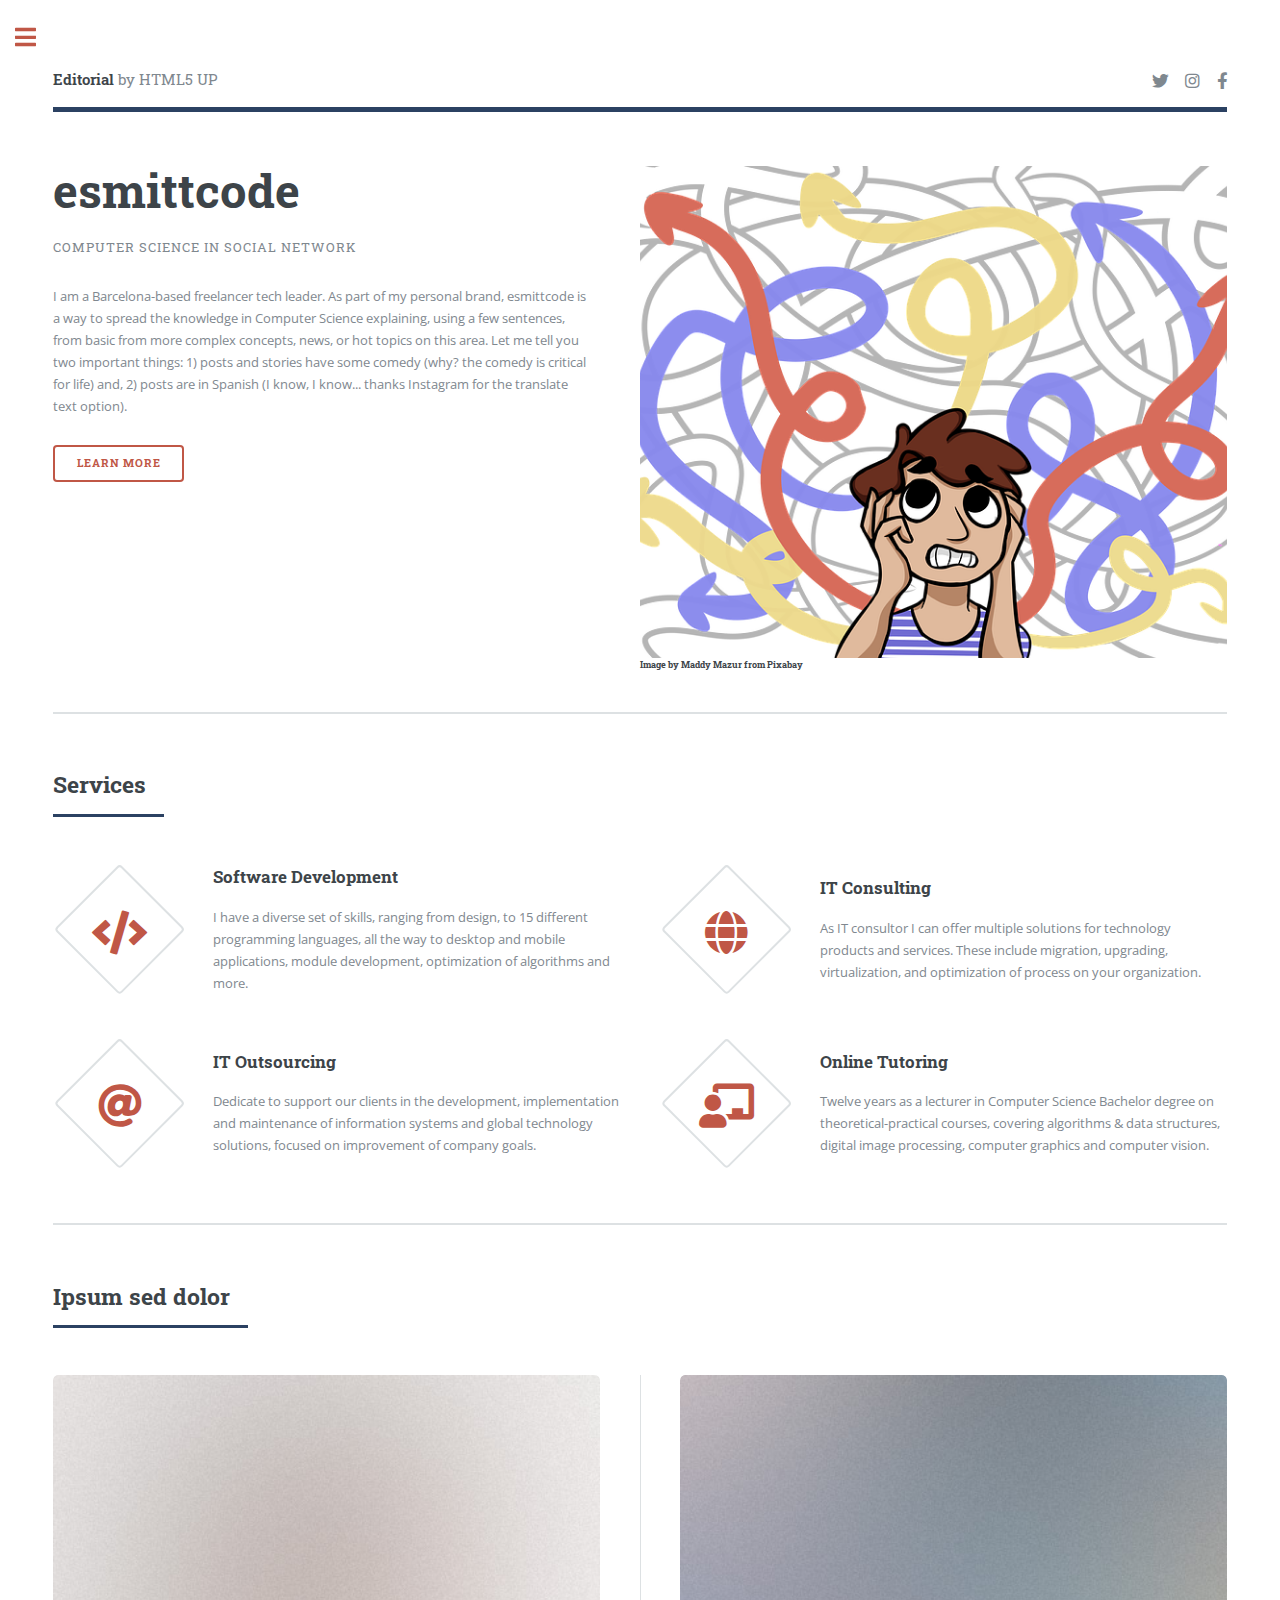
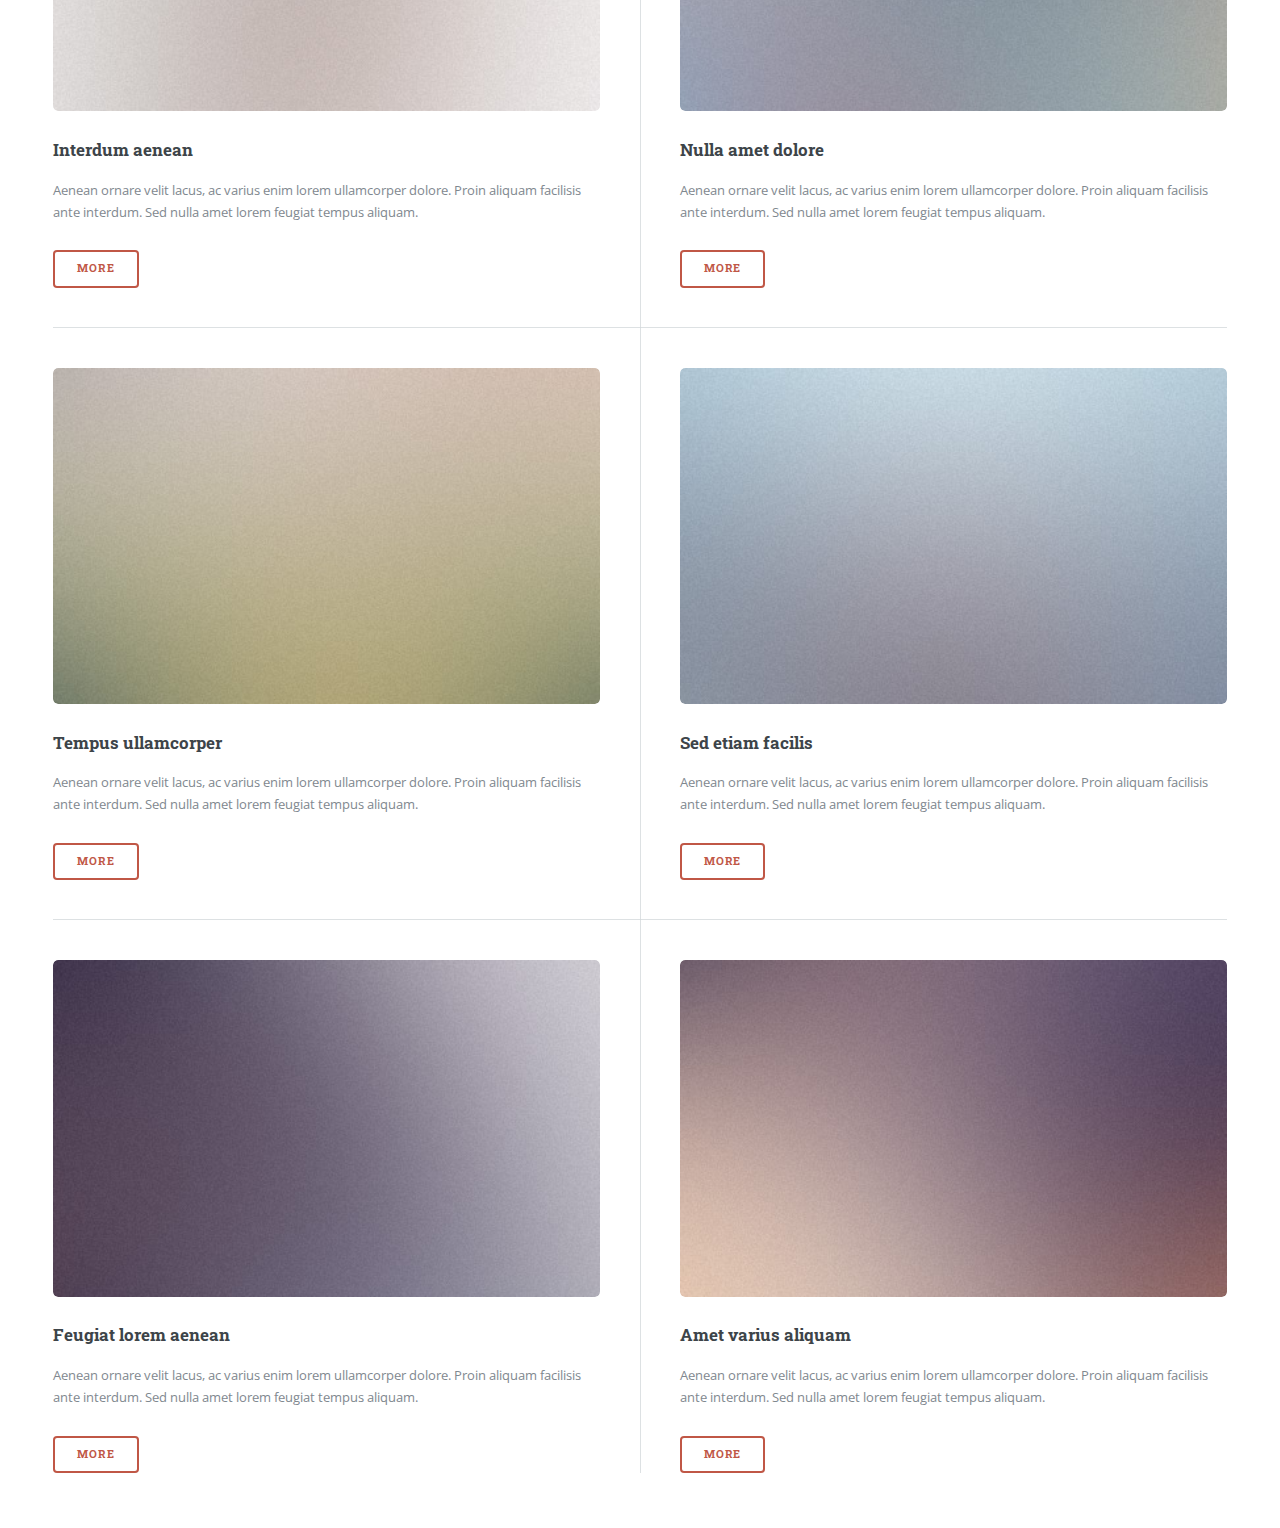
==== index.html @ 9525134e "new esmittcode page (1st upload)" ====
<!DOCTYPE HTML>
<!--
	Editorial by HTML5 UP
	html5up.net | @ajlkn
	Free for personal and commercial use under the CCA 3.0 license (html5up.net/license)
-->
<html>
	<head>
		<title>esmittcode's page</title>
		<meta charset="utf-8" />
		<meta name="google-site-verification" content="Mm0zhdifWShkhJIIAszpi-Bfv6KJR0R5Cwrh8VgpTPM" />
		<meta name="viewport" content="width=device-width, initial-scale=1, user-scalable=no" />
		<link rel="stylesheet" href="assets/css/main.css" />
	</head>
	<body class="is-preload">

		<!-- Wrapper -->
			<div id="wrapper">

				<!-- Main -->
					<div id="main">
						<div class="inner">

							<!-- Header -->
								<header id="header">
									<a href="index.html" class="logo"><strong>Editorial</strong> by HTML5 UP</a>
									<ul class="icons">
										<li><a href="http://www.twitter.com/esmittcode" class="icon brands fa-twitter"><span class="label">Twitter</span></a></li>
										<li><a href="http://www.instagram.com/esmittcode" class="icon brands fa-instagram"><span class="label">Instagram</span></a></li>
										<li><a href="http://www.facebook.com/esmittcode" class="icon brands fa-facebook-f"><span class="label">Facebook</span></a></li>
									</ul>
								</header>

							<!-- Banner -->
								<section id="banner">
									<div class="content">
										<header>
											<h1>esmittcode<br /></h1>
											<p>Computer Science in Social Network</p>
										</header>
										<p>I am a Barcelona-based freelancer tech leader. As part of my personal brand, esmittcode is a way to spread the knowledge in Computer Science explaining, using a few sentences, from basic from more complex concepts, news, or hot topics on this area. Let me tell you two important things: 1) posts and stories have some comedy (why? the comedy is critical for life) and, 2) posts are in Spanish (I know, I know... thanks Instagram for the translate text option).</p>
										<ul class="actions">
											<li><a href="#" class="button big">Learn More</a></li>
										</ul>
									</div>
									<span class="image object">
										<img src="images/main_esmittcode.png" />
										<h6>Image by <a href="https://pixabay.com/users/MMillustrates-8219771/?utm_source=link-attribution&amp;utm_medium=referral&amp;utm_campaign=image&amp;utm_content=3192273">Maddy Mazur</a> from <a href="https://pixabay.com/?utm_source=link-attribution&amp;utm_medium=referral&amp;utm_campaign=image&amp;utm_content=3192273">Pixabay</a></h6>
									</span>
								</section>

							<!-- Section -->
								<section>
									<header class="major">
										<h2>Services</h2>
									</header>
									<div class="features">
										<article>
											<span class="icon solid fa-code"></span>
											<div class="content">
												<h3>Software Development</h3>
												<p>I have a diverse set of skills, ranging from design, to 15 different programming languages, all the way to desktop and mobile applications, module development, optimization of algorithms and more.</p>
											</div>
										</article>
										<article>
											<span class="icon solid fa-globe"></span>
											<div class="content">
												<h3>IT Consulting</h3>
												<p>As IT consultor I can offer multiple solutions for technology products and services. These include migration, upgrading, virtualization, and optimization of process on your organization.</p>
											</div>
										</article>
										<article>
											<span class="icon solid fa-at"></span>
											<div class="content">
												<h3>IT Outsourcing</h3>
												<p>Dedicate to support our clients in the development, implementation and maintenance of information systems and global technology solutions, focused on improvement of company goals.</p>
											</div>
										</article>
										<article>
											<span class="icon solid fa-chalkboard-teacher"></span>
											<div class="content">
												<h3>Online Tutoring</h3>
												<p>Twelve years as a lecturer in Computer Science Bachelor degree on theoretical-practical courses, covering algorithms & data structures, digital image processing, computer graphics and computer vision.</p>
											</div>
										</article>

									</div>
								</section>

							<!-- Section -->
								<section>
									<header class="major">
										<h2>Ipsum sed dolor</h2>
									</header>
									<div class="posts">
										<article>
											<a href="#" class="image"><img src="images/pic01.jpg" alt="" /></a>
											<h3>Interdum aenean</h3>
											<p>Aenean ornare velit lacus, ac varius enim lorem ullamcorper dolore. Proin aliquam facilisis ante interdum. Sed nulla amet lorem feugiat tempus aliquam.</p>
											<ul class="actions">
												<li><a href="#" class="button">More</a></li>
											</ul>
										</article>
										<article>
											<a href="#" class="image"><img src="images/pic02.jpg" alt="" /></a>
											<h3>Nulla amet dolore</h3>
											<p>Aenean ornare velit lacus, ac varius enim lorem ullamcorper dolore. Proin aliquam facilisis ante interdum. Sed nulla amet lorem feugiat tempus aliquam.</p>
											<ul class="actions">
												<li><a href="#" class="button">More</a></li>
											</ul>
										</article>
										<article>
											<a href="#" class="image"><img src="images/pic03.jpg" alt="" /></a>
											<h3>Tempus ullamcorper</h3>
											<p>Aenean ornare velit lacus, ac varius enim lorem ullamcorper dolore. Proin aliquam facilisis ante interdum. Sed nulla amet lorem feugiat tempus aliquam.</p>
											<ul class="actions">
												<li><a href="#" class="button">More</a></li>
											</ul>
										</article>
										<article>
											<a href="#" class="image"><img src="images/pic04.jpg" alt="" /></a>
											<h3>Sed etiam facilis</h3>
											<p>Aenean ornare velit lacus, ac varius enim lorem ullamcorper dolore. Proin aliquam facilisis ante interdum. Sed nulla amet lorem feugiat tempus aliquam.</p>
											<ul class="actions">
												<li><a href="#" class="button">More</a></li>
											</ul>
										</article>
										<article>
											<a href="#" class="image"><img src="images/pic05.jpg" alt="" /></a>
											<h3>Feugiat lorem aenean</h3>
											<p>Aenean ornare velit lacus, ac varius enim lorem ullamcorper dolore. Proin aliquam facilisis ante interdum. Sed nulla amet lorem feugiat tempus aliquam.</p>
											<ul class="actions">
												<li><a href="#" class="button">More</a></li>
											</ul>
										</article>
										<article>
											<a href="#" class="image"><img src="images/pic06.jpg" alt="" /></a>
											<h3>Amet varius aliquam</h3>
											<p>Aenean ornare velit lacus, ac varius enim lorem ullamcorper dolore. Proin aliquam facilisis ante interdum. Sed nulla amet lorem feugiat tempus aliquam.</p>
											<ul class="actions">
												<li><a href="#" class="button">More</a></li>
											</ul>
										</article>
									</div>
								</section>

						</div>
					</div>

				<!-- Sidebar -->
					<div id="sidebar">
						<div class="inner">

							<!-- Search -->
								<section id="search" class="alt">
									<form method="post" action="#">
										<input type="text" name="query" id="query" placeholder="Search" />
									</form>
								</section>

							<!-- Menu -->
								<nav id="menu">
									<header class="major">
										<h2>Menu</h2>
									</header>
									<ul>
										<li><a href="index.html">Homepage</a></li>
										<li><a href="generic.html">Generic</a></li>
										<li><a href="elements.html">Elements</a></li>
										<li>
											<span class="opener">Submenu</span>
											<ul>
												<li><a href="#">Lorem Dolor</a></li>
												<li><a href="#">Ipsum Adipiscing</a></li>
												<li><a href="#">Tempus Magna</a></li>
												<li><a href="#">Feugiat Veroeros</a></li>
											</ul>
										</li>
									</ul>
								</nav>

							<!-- Section -->
								<section>
									<header class="major">
										<h2>Instagram's sections</h2>
									</header>
									<div class="mini-posts">
										<article>
											<a href="#" class="image"><img src="images/pic07.jpg" alt="" /></a>
											<p>Aenean ornare velit lacus, ac varius enim lorem ullamcorper dolore aliquam.</p>
										</article>
										<article>
											<a href="#" class="image"><img src="images/pic08.jpg" alt="" /></a>
											<p>Aenean ornare velit lacus, ac varius enim lorem ullamcorper dolore aliquam.</p>
										</article>
										<article>
											<a href="#" class="image"><img src="images/pic09.jpg" alt="" /></a>
											<p>Aenean ornare velit lacus, ac varius enim lorem ullamcorper dolore aliquam.</p>
										</article>
									</div>
									<ul class="actions">
										<li><a href="#" class="button">More</a></li>
									</ul>
								</section>

							<!-- Section -->
								<section>
									<header class="major">
										<h2>Get in touch</h2>
									</header>
									<p>Do you have some question/consultation?<br> Send me a direct message.<br>
										Don't use any social media?<br> Send me an email.
										</p>
									<ul class="contact">
										<li class="icon solid fa-envelope"><a href="mailto:esmittcode@gmail.com?subject=Consultation">esmittcode@gmail.com</a></li>
										<!--<li class="icon solid fa-phone">(000) 000-0000</li>-->
										<!--<li class="icon solid fa-home">1234 Somewhere Road #8254<br />
										Nashville, TN 00000-0000</li>-->
									</ul>
								</section>

							<!-- Footer -->
								<footer id="footer">
									<p class="copyright">&copy; Untitled. All rights reserved. Demo Images: <a href="https://unsplash.com">Unsplash</a>. Design: <a href="https://html5up.net">HTML5 UP</a>.</p>
								</footer>

						</div>
					</div>

			</div>

		<!-- Scripts -->
			<script src="assets/js/jquery.min.js"></script>
			<script src="assets/js/browser.min.js"></script>
			<script src="assets/js/breakpoints.min.js"></script>
			<script src="assets/js/util.js"></script>
			<script src="assets/js/main.js"></script>

	</body>
</html>
---- assets/css/main.css ----
@import url(fontawesome-all.min.css);
@import url("https://fonts.googleapis.com/css?family=Open+Sans:400,600,400italic,600italic|Roboto+Slab:400,700");
/*
	Editorial by HTML5 UP
	html5up.net | @ajlkn
	Free for personal and commercial use under the CCA 3.0 license (html5up.net/license)
*/
html, body, div, span, applet, object,
iframe, h1, h2, h3, h4, h5, h6, p, blockquote,
pre, a, abbr, acronym, address, big, cite,
code, del, dfn, em, img, ins, kbd, q, s, samp,
small, strike, strong, sub, sup, tt, var, b,
u, i, center, dl, dt, dd, ol, ul, li, fieldset,
form, label, legend, table, caption, tbody,
tfoot, thead, tr, th, td, article, aside,
canvas, details, embed, figure, figcaption,
footer, header, hgroup, menu, nav, output, ruby,
section, summary, time, mark, audio, video {
  margin: 0;
  padding: 0;
  border: 0;
  font-size: 100%;
  font: inherit;
  vertical-align: baseline; }

article, aside, details, figcaption, figure,
footer, header, hgroup, menu, nav, section {
  display: block; }

body {
  line-height: 1; }

ol, ul {
  list-style: none; }

blockquote, q {
  quotes: none; }
  blockquote:before, blockquote:after, q:before, q:after {
    content: '';
    content: none; }

table {
  border-collapse: collapse;
  border-spacing: 0; }

body {
  -webkit-text-size-adjust: none; }

mark {
  background-color: transparent;
  color: inherit; }

input::-moz-focus-inner {
  border: 0;
  padding: 0; }

input, select, textarea {
  -moz-appearance: none;
  -webkit-appearance: none;
  -ms-appearance: none;
  appearance: none; }

/* Basic */
@-ms-viewport {
  width: device-width; }

body {
  -ms-overflow-style: scrollbar; }

@media screen and (max-width: 480px) {
  html, body {
    min-width: 320px; } }

html {
  box-sizing: border-box; }

*, *:before, *:after {
  box-sizing: inherit; }

body {
  background: #ffffff; }
  body.is-preload *, body.is-preload *:before, body.is-preload *:after, body.is-resizing *, body.is-resizing *:before, body.is-resizing *:after {
    -moz-animation: none !important;
    -webkit-animation: none !important;
    -ms-animation: none !important;
    animation: none !important;
    -moz-transition: none !important;
    -webkit-transition: none !important;
    -ms-transition: none !important;
    transition: none !important; }

/* Type */
body, input, select, textarea {
  color: #7f888f;
  font-family: "Open Sans", sans-serif;
  font-size: 13pt;
  font-weight: 400;
  line-height: 1.65; }
  @media screen and (max-width: 1680px) {
    body, input, select, textarea {
      font-size: 11pt; } }
  @media screen and (max-width: 1280px) {
    body, input, select, textarea {
      font-size: 10pt; } }
  @media screen and (max-width: 360px) {
    body, input, select, textarea {
      font-size: 9pt; } }

a {
  -moz-transition: color 0.2s ease-in-out, border-bottom-color 0.2s ease-in-out;
  -webkit-transition: color 0.2s ease-in-out, border-bottom-color 0.2s ease-in-out;
  -ms-transition: color 0.2s ease-in-out, border-bottom-color 0.2s ease-in-out;
  transition: color 0.2s ease-in-out, border-bottom-color 0.2s ease-in-out;
  border-bottom: dotted 1px;
  color: #c05746;
  text-decoration: none; }
  a:hover {
    border-bottom-color: #c05746;
    color: #c05746 !important; }
    a:hover strong {
      color: inherit; }

strong, b {
  color: #3d4449;
  font-weight: 600; }

em, i {
  font-style: italic; }

p {
  margin: 0 0 2em 0; }

h1, h2, h3, h4, h5, h6 {
  color: #3d4449;
  font-family: "Roboto Slab", serif;
  font-weight: 700;
  line-height: 1.5;
  margin: 0 0 1em 0; }
  h1 a, h2 a, h3 a, h4 a, h5 a, h6 a {
    color: inherit;
    text-decoration: none;
    border-bottom: 0; }

h1 {
  font-size: 4em;
  margin: 0 0 0.5em 0;
  line-height: 1.3; }

h2 {
  font-size: 1.75em; }

h3 {
  font-size: 1.25em; }

h4 {
  font-size: 1.1em; }

h5 {
  font-size: 0.9em; }

h6 {
  font-size: 0.7em; }

@media screen and (max-width: 1680px) {
  h1 {
    font-size: 3.5em; } }

@media screen and (max-width: 980px) {
  h1 {
    font-size: 3.25em; } }

@media screen and (max-width: 736px) {
  h1 {
    font-size: 2em;
    line-height: 1.4; }
  h2 {
    font-size: 1.5em; } }

sub {
  font-size: 0.8em;
  position: relative;
  top: 0.5em; }

sup {
  font-size: 0.8em;
  position: relative;
  top: -0.5em; }

blockquote {
  border-left: solid 3px rgba(210, 215, 217, 0.75);
  font-style: italic;
  margin: 0 0 2em 0;
  padding: 0.5em 0 0.5em 2em; }

code {
  background: rgba(230, 235, 237, 0.25);
  border-radius: 0.375em;
  border: solid 1px rgba(210, 215, 217, 0.75);
  font-family: "Courier New", monospace;
  font-size: 0.9em;
  margin: 0 0.25em;
  padding: 0.25em 0.65em; }

pre {
  -webkit-overflow-scrolling: touch;
  font-family: "Courier New", monospace;
  font-size: 0.9em;
  margin: 0 0 2em 0; }
  pre code {
    display: block;
    line-height: 1.75;
    padding: 1em 1.5em;
    overflow-x: auto; }

hr {
  border: 0;
  border-bottom: solid 1px rgba(210, 215, 217, 0.75);
  margin: 2em 0; }
  hr.major {
    margin: 3em 0; }

.align-left {
  text-align: left; }

.align-center {
  text-align: center; }

.align-right {
  text-align: right; }

/* Row */
.row {
  display: flex;
  flex-wrap: wrap;
  box-sizing: border-box;
  align-items: stretch; }
  .row > * {
    box-sizing: border-box; }
  .row.gtr-uniform > * > :last-child {
    margin-bottom: 0; }
  .row.aln-left {
    justify-content: flex-start; }
  .row.aln-center {
    justify-content: center; }
  .row.aln-right {
    justify-content: flex-end; }
  .row.aln-top {
    align-items: flex-start; }
  .row.aln-middle {
    align-items: center; }
  .row.aln-bottom {
    align-items: flex-end; }
  .row > .imp {
    order: -1; }
  .row > .col-1 {
    width: 8.33333%; }
  .row > .off-1 {
    margin-left: 8.33333%; }
  .row > .col-2 {
    width: 16.66667%; }
  .row > .off-2 {
    margin-left: 16.66667%; }
  .row > .col-3 {
    width: 25%; }
  .row > .off-3 {
    margin-left: 25%; }
  .row > .col-4 {
    width: 33.33333%; }
  .row > .off-4 {
    margin-left: 33.33333%; }
  .row > .col-5 {
    width: 41.66667%; }
  .row > .off-5 {
    margin-left: 41.66667%; }
  .row > .col-6 {
    width: 50%; }
  .row > .off-6 {
    margin-left: 50%; }
  .row > .col-7 {
    width: 58.33333%; }
  .row > .off-7 {
    margin-left: 58.33333%; }
  .row > .col-8 {
    width: 66.66667%; }
  .row > .off-8 {
    margin-left: 66.66667%; }
  .row > .col-9 {
    width: 75%; }
  .row > .off-9 {
    margin-left: 75%; }
  .row > .col-10 {
    width: 83.33333%; }
  .row > .off-10 {
    margin-left: 83.33333%; }
  .row > .col-11 {
    width: 91.66667%; }
  .row > .off-11 {
    margin-left: 91.66667%; }
  .row > .col-12 {
    width: 100%; }
  .row > .off-12 {
    margin-left: 100%; }
  .row.gtr-0 {
    margin-top: 0;
    margin-left: 0em; }
    .row.gtr-0 > * {
      padding: 0 0 0 0em; }
    .row.gtr-0.gtr-uniform {
      margin-top: 0em; }
      .row.gtr-0.gtr-uniform > * {
        padding-top: 0em; }
  .row.gtr-25 {
    margin-top: 0;
    margin-left: -0.375em; }
    .row.gtr-25 > * {
      padding: 0 0 0 0.375em; }
    .row.gtr-25.gtr-uniform {
      margin-top: -0.375em; }
      .row.gtr-25.gtr-uniform > * {
        padding-top: 0.375em; }
  .row.gtr-50 {
    margin-top: 0;
    margin-left: -0.75em; }
    .row.gtr-50 > * {
      padding: 0 0 0 0.75em; }
    .row.gtr-50.gtr-uniform {
      margin-top: -0.75em; }
      .row.gtr-50.gtr-uniform > * {
        padding-top: 0.75em; }
  .row {
    margin-top: 0;
    margin-left: -1.5em; }
    .row > * {
      padding: 0 0 0 1.5em; }
    .row.gtr-uniform {
      margin-top: -1.5em; }
      .row.gtr-uniform > * {
        padding-top: 1.5em; }
  .row.gtr-150 {
    margin-top: 0;
    margin-left: -2.25em; }
    .row.gtr-150 > * {
      padding: 0 0 0 2.25em; }
    .row.gtr-150.gtr-uniform {
      margin-top: -2.25em; }
      .row.gtr-150.gtr-uniform > * {
        padding-top: 2.25em; }
  .row.gtr-200 {
    margin-top: 0;
    margin-left: -3em; }
    .row.gtr-200 > * {
      padding: 0 0 0 3em; }
    .row.gtr-200.gtr-uniform {
      margin-top: -3em; }
      .row.gtr-200.gtr-uniform > * {
        padding-top: 3em; }
  @media screen and (max-width: 1680px) {
    .row {
      display: flex;
      flex-wrap: wrap;
      box-sizing: border-box;
      align-items: stretch; }
      .row > * {
        box-sizing: border-box; }
      .row.gtr-uniform > * > :last-child {
        margin-bottom: 0; }
      .row.aln-left {
        justify-content: flex-start; }
      .row.aln-center {
        justify-content: center; }
      .row.aln-right {
        justify-content: flex-end; }
      .row.aln-top {
        align-items: flex-start; }
      .row.aln-middle {
        align-items: center; }
      .row.aln-bottom {
        align-items: flex-end; }
      .row > .imp-xlarge {
        order: -1; }
      .row > .col-1-xlarge {
        width: 8.33333%; }
      .row > .off-1-xlarge {
        margin-left: 8.33333%; }
      .row > .col-2-xlarge {
        width: 16.66667%; }
      .row > .off-2-xlarge {
        margin-left: 16.66667%; }
      .row > .col-3-xlarge {
        width: 25%; }
      .row > .off-3-xlarge {
        margin-left: 25%; }
      .row > .col-4-xlarge {
        width: 33.33333%; }
      .row > .off-4-xlarge {
        margin-left: 33.33333%; }
      .row > .col-5-xlarge {
        width: 41.66667%; }
      .row > .off-5-xlarge {
        margin-left: 41.66667%; }
      .row > .col-6-xlarge {
        width: 50%; }
      .row > .off-6-xlarge {
        margin-left: 50%; }
      .row > .col-7-xlarge {
        width: 58.33333%; }
      .row > .off-7-xlarge {
        margin-left: 58.33333%; }
      .row > .col-8-xlarge {
        width: 66.66667%; }
      .row > .off-8-xlarge {
        margin-left: 66.66667%; }
      .row > .col-9-xlarge {
        width: 75%; }
      .row > .off-9-xlarge {
        margin-left: 75%; }
      .row > .col-10-xlarge {
        width: 83.33333%; }
      .row > .off-10-xlarge {
        margin-left: 83.33333%; }
      .row > .col-11-xlarge {
        width: 91.66667%; }
      .row > .off-11-xlarge {
        margin-left: 91.66667%; }
      .row > .col-12-xlarge {
        width: 100%; }
      .row > .off-12-xlarge {
        margin-left: 100%; }
      .row.gtr-0 {
        margin-top: 0;
        margin-left: 0em; }
        .row.gtr-0 > * {
          padding: 0 0 0 0em; }
        .row.gtr-0.gtr-uniform {
          margin-top: 0em; }
          .row.gtr-0.gtr-uniform > * {
            padding-top: 0em; }
      .row.gtr-25 {
        margin-top: 0;
        margin-left: -0.375em; }
        .row.gtr-25 > * {
          padding: 0 0 0 0.375em; }
        .row.gtr-25.gtr-uniform {
          margin-top: -0.375em; }
          .row.gtr-25.gtr-uniform > * {
            padding-top: 0.375em; }
      .row.gtr-50 {
        margin-top: 0;
        margin-left: -0.75em; }
        .row.gtr-50 > * {
          padding: 0 0 0 0.75em; }
        .row.gtr-50.gtr-uniform {
          margin-top: -0.75em; }
          .row.gtr-50.gtr-uniform > * {
            padding-top: 0.75em; }
      .row {
        margin-top: 0;
        margin-left: -1.5em; }
        .row > * {
          padding: 0 0 0 1.5em; }
        .row.gtr-uniform {
          margin-top: -1.5em; }
          .row.gtr-uniform > * {
            padding-top: 1.5em; }
      .row.gtr-150 {
        margin-top: 0;
        margin-left: -2.25em; }
        .row.gtr-150 > * {
          padding: 0 0 0 2.25em; }
        .row.gtr-150.gtr-uniform {
          margin-top: -2.25em; }
          .row.gtr-150.gtr-uniform > * {
            padding-top: 2.25em; }
      .row.gtr-200 {
        margin-top: 0;
        margin-left: -3em; }
        .row.gtr-200 > * {
          padding: 0 0 0 3em; }
        .row.gtr-200.gtr-uniform {
          margin-top: -3em; }
          .row.gtr-200.gtr-uniform > * {
            padding-top: 3em; } }
  @media screen and (max-width: 1280px) {
    .row {
      display: flex;
      flex-wrap: wrap;
      box-sizing: border-box;
      align-items: stretch; }
      .row > * {
        box-sizing: border-box; }
      .row.gtr-uniform > * > :last-child {
        margin-bottom: 0; }
      .row.aln-left {
        justify-content: flex-start; }
      .row.aln-center {
        justify-content: center; }
      .row.aln-right {
        justify-content: flex-end; }
      .row.aln-top {
        align-items: flex-start; }
      .row.aln-middle {
        align-items: center; }
      .row.aln-bottom {
        align-items: flex-end; }
      .row > .imp-large {
        order: -1; }
      .row > .col-1-large {
        width: 8.33333%; }
      .row > .off-1-large {
        margin-left: 8.33333%; }
      .row > .col-2-large {
        width: 16.66667%; }
      .row > .off-2-large {
        margin-left: 16.66667%; }
      .row > .col-3-large {
        width: 25%; }
      .row > .off-3-large {
        margin-left: 25%; }
      .row > .col-4-large {
        width: 33.33333%; }
      .row > .off-4-large {
        margin-left: 33.33333%; }
      .row > .col-5-large {
        width: 41.66667%; }
      .row > .off-5-large {
        margin-left: 41.66667%; }
      .row > .col-6-large {
        width: 50%; }
      .row > .off-6-large {
        margin-left: 50%; }
      .row > .col-7-large {
        width: 58.33333%; }
      .row > .off-7-large {
        margin-left: 58.33333%; }
      .row > .col-8-large {
        width: 66.66667%; }
      .row > .off-8-large {
        margin-left: 66.66667%; }
      .row > .col-9-large {
        width: 75%; }
      .row > .off-9-large {
        margin-left: 75%; }
      .row > .col-10-large {
        width: 83.33333%; }
      .row > .off-10-large {
        margin-left: 83.33333%; }
      .row > .col-11-large {
        width: 91.66667%; }
      .row > .off-11-large {
        margin-left: 91.66667%; }
      .row > .col-12-large {
        width: 100%; }
      .row > .off-12-large {
        margin-left: 100%; }
      .row.gtr-0 {
        margin-top: 0;
        margin-left: 0em; }
        .row.gtr-0 > * {
          padding: 0 0 0 0em; }
        .row.gtr-0.gtr-uniform {
          margin-top: 0em; }
          .row.gtr-0.gtr-uniform > * {
            padding-top: 0em; }
      .row.gtr-25 {
        margin-top: 0;
        margin-left: -0.375em; }
        .row.gtr-25 > * {
          padding: 0 0 0 0.375em; }
        .row.gtr-25.gtr-uniform {
          margin-top: -0.375em; }
          .row.gtr-25.gtr-uniform > * {
            padding-top: 0.375em; }
      .row.gtr-50 {
        margin-top: 0;
        margin-left: -0.75em; }
        .row.gtr-50 > * {
          padding: 0 0 0 0.75em; }
        .row.gtr-50.gtr-uniform {
          margin-top: -0.75em; }
          .row.gtr-50.gtr-uniform > * {
            padding-top: 0.75em; }
      .row {
        margin-top: 0;
        margin-left: -1.5em; }
        .row > * {
          padding: 0 0 0 1.5em; }
        .row.gtr-uniform {
          margin-top: -1.5em; }
          .row.gtr-uniform > * {
            padding-top: 1.5em; }
      .row.gtr-150 {
        margin-top: 0;
        margin-left: -2.25em; }
        .row.gtr-150 > * {
          padding: 0 0 0 2.25em; }
        .row.gtr-150.gtr-uniform {
          margin-top: -2.25em; }
          .row.gtr-150.gtr-uniform > * {
            padding-top: 2.25em; }
      .row.gtr-200 {
        margin-top: 0;
        margin-left: -3em; }
        .row.gtr-200 > * {
          padding: 0 0 0 3em; }
        .row.gtr-200.gtr-uniform {
          margin-top: -3em; }
          .row.gtr-200.gtr-uniform > * {
            padding-top: 3em; } }
  @media screen and (max-width: 980px) {
    .row {
      display: flex;
      flex-wrap: wrap;
      box-sizing: border-box;
      align-items: stretch; }
      .row > * {
        box-sizing: border-box; }
      .row.gtr-uniform > * > :last-child {
        margin-bottom: 0; }
      .row.aln-left {
        justify-content: flex-start; }
      .row.aln-center {
        justify-content: center; }
      .row.aln-right {
        justify-content: flex-end; }
      .row.aln-top {
        align-items: flex-start; }
      .row.aln-middle {
        align-items: center; }
      .row.aln-bottom {
        align-items: flex-end; }
      .row > .imp-medium {
        order: -1; }
      .row > .col-1-medium {
        width: 8.33333%; }
      .row > .off-1-medium {
        margin-left: 8.33333%; }
      .row > .col-2-medium {
        width: 16.66667%; }
      .row > .off-2-medium {
        margin-left: 16.66667%; }
      .row > .col-3-medium {
        width: 25%; }
      .row > .off-3-medium {
        margin-left: 25%; }
      .row > .col-4-medium {
        width: 33.33333%; }
      .row > .off-4-medium {
        margin-left: 33.33333%; }
      .row > .col-5-medium {
        width: 41.66667%; }
      .row > .off-5-medium {
        margin-left: 41.66667%; }
      .row > .col-6-medium {
        width: 50%; }
      .row > .off-6-medium {
        margin-left: 50%; }
      .row > .col-7-medium {
        width: 58.33333%; }
      .row > .off-7-medium {
        margin-left: 58.33333%; }
      .row > .col-8-medium {
        width: 66.66667%; }
      .row > .off-8-medium {
        margin-left: 66.66667%; }
      .row > .col-9-medium {
        width: 75%; }
      .row > .off-9-medium {
        margin-left: 75%; }
      .row > .col-10-medium {
        width: 83.33333%; }
      .row > .off-10-medium {
        margin-left: 83.33333%; }
      .row > .col-11-medium {
        width: 91.66667%; }
      .row > .off-11-medium {
        margin-left: 91.66667%; }
      .row > .col-12-medium {
        width: 100%; }
      .row > .off-12-medium {
        margin-left: 100%; }
      .row.gtr-0 {
        margin-top: 0;
        margin-left: 0em; }
        .row.gtr-0 > * {
          padding: 0 0 0 0em; }
        .row.gtr-0.gtr-uniform {
          margin-top: 0em; }
          .row.gtr-0.gtr-uniform > * {
            padding-top: 0em; }
      .row.gtr-25 {
        margin-top: 0;
        margin-left: -0.375em; }
        .row.gtr-25 > * {
          padding: 0 0 0 0.375em; }
        .row.gtr-25.gtr-uniform {
          margin-top: -0.375em; }
          .row.gtr-25.gtr-uniform > * {
            padding-top: 0.375em; }
      .row.gtr-50 {
        margin-top: 0;
        margin-left: -0.75em; }
        .row.gtr-50 > * {
          padding: 0 0 0 0.75em; }
        .row.gtr-50.gtr-uniform {
          margin-top: -0.75em; }
          .row.gtr-50.gtr-uniform > * {
            padding-top: 0.75em; }
      .row {
        margin-top: 0;
        margin-left: -1.5em; }
        .row > * {
          padding: 0 0 0 1.5em; }
        .row.gtr-uniform {
          margin-top: -1.5em; }
          .row.gtr-uniform > * {
            padding-top: 1.5em; }
      .row.gtr-150 {
        margin-top: 0;
        margin-left: -2.25em; }
        .row.gtr-150 > * {
          padding: 0 0 0 2.25em; }
        .row.gtr-150.gtr-uniform {
          margin-top: -2.25em; }
          .row.gtr-150.gtr-uniform > * {
            padding-top: 2.25em; }
      .row.gtr-200 {
        margin-top: 0;
        margin-left: -3em; }
        .row.gtr-200 > * {
          padding: 0 0 0 3em; }
        .row.gtr-200.gtr-uniform {
          margin-top: -3em; }
          .row.gtr-200.gtr-uniform > * {
            padding-top: 3em; } }
  @media screen and (max-width: 736px) {
    .row {
      display: flex;
      flex-wrap: wrap;
      box-sizing: border-box;
      align-items: stretch; }
      .row > * {
        box-sizing: border-box; }
      .row.gtr-uniform > * > :last-child {
        margin-bottom: 0; }
      .row.aln-left {
        justify-content: flex-start; }
      .row.aln-center {
        justify-content: center; }
      .row.aln-right {
        justify-content: flex-end; }
      .row.aln-top {
        align-items: flex-start; }
      .row.aln-middle {
        align-items: center; }
      .row.aln-bottom {
        align-items: flex-end; }
      .row > .imp-small {
        order: -1; }
      .row > .col-1-small {
        width: 8.33333%; }
      .row > .off-1-small {
        margin-left: 8.33333%; }
      .row > .col-2-small {
        width: 16.66667%; }
      .row > .off-2-small {
        margin-left: 16.66667%; }
      .row > .col-3-small {
        width: 25%; }
      .row > .off-3-small {
        margin-left: 25%; }
      .row > .col-4-small {
        width: 33.33333%; }
      .row > .off-4-small {
        margin-left: 33.33333%; }
      .row > .col-5-small {
        width: 41.66667%; }
      .row > .off-5-small {
        margin-left: 41.66667%; }
      .row > .col-6-small {
        width: 50%; }
      .row > .off-6-small {
        margin-left: 50%; }
      .row > .col-7-small {
        width: 58.33333%; }
      .row > .off-7-small {
        margin-left: 58.33333%; }
      .row > .col-8-small {
        width: 66.66667%; }
      .row > .off-8-small {
        margin-left: 66.66667%; }
      .row > .col-9-small {
        width: 75%; }
      .row > .off-9-small {
        margin-left: 75%; }
      .row > .col-10-small {
        width: 83.33333%; }
      .row > .off-10-small {
        margin-left: 83.33333%; }
      .row > .col-11-small {
        width: 91.66667%; }
      .row > .off-11-small {
        margin-left: 91.66667%; }
      .row > .col-12-small {
        width: 100%; }
      .row > .off-12-small {
        margin-left: 100%; }
      .row.gtr-0 {
        margin-top: 0;
        margin-left: 0em; }
        .row.gtr-0 > * {
          padding: 0 0 0 0em; }
        .row.gtr-0.gtr-uniform {
          margin-top: 0em; }
          .row.gtr-0.gtr-uniform > * {
            padding-top: 0em; }
      .row.gtr-25 {
        margin-top: 0;
        margin-left: -0.375em; }
        .row.gtr-25 > * {
          padding: 0 0 0 0.375em; }
        .row.gtr-25.gtr-uniform {
          margin-top: -0.375em; }
          .row.gtr-25.gtr-uniform > * {
            padding-top: 0.375em; }
      .row.gtr-50 {
        margin-top: 0;
        margin-left: -0.75em; }
        .row.gtr-50 > * {
          padding: 0 0 0 0.75em; }
        .row.gtr-50.gtr-uniform {
          margin-top: -0.75em; }
          .row.gtr-50.gtr-uniform > * {
            padding-top: 0.75em; }
      .row {
        margin-top: 0;
        margin-left: -1.5em; }
        .row > * {
          padding: 0 0 0 1.5em; }
        .row.gtr-uniform {
          margin-top: -1.5em; }
          .row.gtr-uniform > * {
            padding-top: 1.5em; }
      .row.gtr-150 {
        margin-top: 0;
        margin-left: -2.25em; }
        .row.gtr-150 > * {
          padding: 0 0 0 2.25em; }
        .row.gtr-150.gtr-uniform {
          margin-top: -2.25em; }
          .row.gtr-150.gtr-uniform > * {
            padding-top: 2.25em; }
      .row.gtr-200 {
        margin-top: 0;
        margin-left: -3em; }
        .row.gtr-200 > * {
          padding: 0 0 0 3em; }
        .row.gtr-200.gtr-uniform {
          margin-top: -3em; }
          .row.gtr-200.gtr-uniform > * {
            padding-top: 3em; } }
  @media screen and (max-width: 480px) {
    .row {
      display: flex;
      flex-wrap: wrap;
      box-sizing: border-box;
      align-items: stretch; }
      .row > * {
        box-sizing: border-box; }
      .row.gtr-uniform > * > :last-child {
        margin-bottom: 0; }
      .row.aln-left {
        justify-content: flex-start; }
      .row.aln-center {
        justify-content: center; }
      .row.aln-right {
        justify-content: flex-end; }
      .row.aln-top {
        align-items: flex-start; }
      .row.aln-middle {
        align-items: center; }
      .row.aln-bottom {
        align-items: flex-end; }
      .row > .imp-xsmall {
        order: -1; }
      .row > .col-1-xsmall {
        width: 8.33333%; }
      .row > .off-1-xsmall {
        margin-left: 8.33333%; }
      .row > .col-2-xsmall {
        width: 16.66667%; }
      .row > .off-2-xsmall {
        margin-left: 16.66667%; }
      .row > .col-3-xsmall {
        width: 25%; }
      .row > .off-3-xsmall {
        margin-left: 25%; }
      .row > .col-4-xsmall {
        width: 33.33333%; }
      .row > .off-4-xsmall {
        margin-left: 33.33333%; }
      .row > .col-5-xsmall {
        width: 41.66667%; }
      .row > .off-5-xsmall {
        margin-left: 41.66667%; }
      .row > .col-6-xsmall {
        width: 50%; }
      .row > .off-6-xsmall {
        margin-left: 50%; }
      .row > .col-7-xsmall {
        width: 58.33333%; }
      .row > .off-7-xsmall {
        margin-left: 58.33333%; }
      .row > .col-8-xsmall {
        width: 66.66667%; }
      .row > .off-8-xsmall {
        margin-left: 66.66667%; }
      .row > .col-9-xsmall {
        width: 75%; }
      .row > .off-9-xsmall {
        margin-left: 75%; }
      .row > .col-10-xsmall {
        width: 83.33333%; }
      .row > .off-10-xsmall {
        margin-left: 83.33333%; }
      .row > .col-11-xsmall {
        width: 91.66667%; }
      .row > .off-11-xsmall {
        margin-left: 91.66667%; }
      .row > .col-12-xsmall {
        width: 100%; }
      .row > .off-12-xsmall {
        margin-left: 100%; }
      .row.gtr-0 {
        margin-top: 0;
        margin-left: 0em; }
        .row.gtr-0 > * {
          padding: 0 0 0 0em; }
        .row.gtr-0.gtr-uniform {
          margin-top: 0em; }
          .row.gtr-0.gtr-uniform > * {
            padding-top: 0em; }
      .row.gtr-25 {
        margin-top: 0;
        margin-left: -0.375em; }
        .row.gtr-25 > * {
          padding: 0 0 0 0.375em; }
        .row.gtr-25.gtr-uniform {
          margin-top: -0.375em; }
          .row.gtr-25.gtr-uniform > * {
            padding-top: 0.375em; }
      .row.gtr-50 {
        margin-top: 0;
        margin-left: -0.75em; }
        .row.gtr-50 > * {
          padding: 0 0 0 0.75em; }
        .row.gtr-50.gtr-uniform {
          margin-top: -0.75em; }
          .row.gtr-50.gtr-uniform > * {
            padding-top: 0.75em; }
      .row {
        margin-top: 0;
        margin-left: -1.5em; }
        .row > * {
          padding: 0 0 0 1.5em; }
        .row.gtr-uniform {
          margin-top: -1.5em; }
          .row.gtr-uniform > * {
            padding-top: 1.5em; }
      .row.gtr-150 {
        margin-top: 0;
        margin-left: -2.25em; }
        .row.gtr-150 > * {
          padding: 0 0 0 2.25em; }
        .row.gtr-150.gtr-uniform {
          margin-top: -2.25em; }
          .row.gtr-150.gtr-uniform > * {
            padding-top: 2.25em; }
      .row.gtr-200 {
        margin-top: 0;
        margin-left: -3em; }
        .row.gtr-200 > * {
          padding: 0 0 0 3em; }
        .row.gtr-200.gtr-uniform {
          margin-top: -3em; }
          .row.gtr-200.gtr-uniform > * {
            padding-top: 3em; } }

/* Section/Article */
section.special, article.special {
  text-align: center; }

header p {
  font-family: "Roboto Slab", serif;
  font-size: 1em;
  font-weight: 400;
  letter-spacing: 0.075em;
  margin-top: -0.5em;
  text-transform: uppercase; }

header.major > :last-child {
  border-bottom: solid 3px #2b4162;
  display: inline-block;
  margin: 0 0 2em 0;
  padding: 0 0.75em 0.5em 0; }

header.main > :last-child {
  margin: 0 0 1em 0; }

/* Form */
form {
  margin: 0 0 2em 0; }

label {
  color: #3d4449;
  display: block;
  font-size: 0.9em;
  font-weight: 600;
  margin: 0 0 1em 0; }

input[type="text"],
input[type="password"],
input[type="email"],
input[type="tel"],
input[type="search"],
input[type="url"],
select,
textarea {
  -moz-appearance: none;
  -webkit-appearance: none;
  -ms-appearance: none;
  appearance: none;
  background: #ffffff;
  border-radius: 0.375em;
  border: none;
  border: solid 1px rgba(210, 215, 217, 0.75);
  color: inherit;
  display: block;
  outline: 0;
  padding: 0 1em;
  text-decoration: none;
  width: 100%; }
  input[type="text"]:invalid,
  input[type="password"]:invalid,
  input[type="email"]:invalid,
  input[type="tel"]:invalid,
  input[type="search"]:invalid,
  input[type="url"]:invalid,
  select:invalid,
  textarea:invalid {
    box-shadow: none; }
  input[type="text"]:focus,
  input[type="password"]:focus,
  input[type="email"]:focus,
  input[type="tel"]:focus,
  input[type="search"]:focus,
  input[type="url"]:focus,
  select:focus,
  textarea:focus {
    border-color: #c05746;
    box-shadow: 0 0 0 1px #c05746; }

select {
  background-image: url("data:image/svg+xml;charset=utf8,%3Csvg xmlns='http://www.w3.org/2000/svg' width='40' height='40' preserveAspectRatio='none' viewBox='0 0 40 40'%3E%3Cpath d='M9.4,12.3l10.4,10.4l10.4-10.4c0.2-0.2,0.5-0.4,0.9-0.4c0.3,0,0.6,0.1,0.9,0.4l3.3,3.3c0.2,0.2,0.4,0.5,0.4,0.9 c0,0.4-0.1,0.6-0.4,0.9L20.7,31.9c-0.2,0.2-0.5,0.4-0.9,0.4c-0.3,0-0.6-0.1-0.9-0.4L4.3,17.3c-0.2-0.2-0.4-0.5-0.4-0.9 c0-0.4,0.1-0.6,0.4-0.9l3.3-3.3c0.2-0.2,0.5-0.4,0.9-0.4S9.1,12.1,9.4,12.3z' fill='rgba(210, 215, 217, 0.75)' /%3E%3C/svg%3E");
  background-size: 1.25em;
  background-repeat: no-repeat;
  background-position: calc(100% - 1em) center;
  height: 2.75em;
  padding-right: 2.75em;
  text-overflow: ellipsis; }
  select option {
    color: #3d4449;
    background: #ffffff; }
  select:focus::-ms-value {
    background-color: transparent; }
  select::-ms-expand {
    display: none; }

input[type="text"],
input[type="password"],
input[type="email"],
input[type="tel"],
input[type="search"],
input[type="url"],
select {
  height: 2.75em; }

textarea {
  padding: 0.75em 1em; }

input[type="checkbox"],
input[type="radio"] {
  -moz-appearance: none;
  -webkit-appearance: none;
  -ms-appearance: none;
  appearance: none;
  display: block;
  float: left;
  margin-right: -2em;
  opacity: 0;
  width: 1em;
  z-index: -1; }
  input[type="checkbox"] + label,
  input[type="radio"] + label {
    text-decoration: none;
    color: #7f888f;
    cursor: pointer;
    display: inline-block;
    font-size: 1em;
    font-weight: 400;
    padding-left: 2.4em;
    padding-right: 0.75em;
    position: relative; }
    input[type="checkbox"] + label:before,
    input[type="radio"] + label:before {
      -moz-osx-font-smoothing: grayscale;
      -webkit-font-smoothing: antialiased;
      display: inline-block;
      font-style: normal;
      font-variant: normal;
      text-rendering: auto;
      line-height: 1;
      text-transform: none !important;
      font-family: 'Font Awesome 5 Free';
      font-weight: 900; }
    input[type="checkbox"] + label:before,
    input[type="radio"] + label:before {
      background: #ffffff;
      border-radius: 0.375em;
      border: solid 1px rgba(210, 215, 217, 0.75);
      content: '';
      display: inline-block;
      font-size: 0.8em;
      height: 2.0625em;
      left: 0;
      line-height: 2.0625em;
      position: absolute;
      text-align: center;
      top: 0;
      width: 2.0625em; }
  input[type="checkbox"]:checked + label:before,
  input[type="radio"]:checked + label:before {
    background: #3d4449;
    border-color: #3d4449;
    color: #ffffff;
    content: '\f00c'; }
  input[type="checkbox"]:focus + label:before,
  input[type="radio"]:focus + label:before {
    border-color: #c05746;
    box-shadow: 0 0 0 1px #c05746; }

input[type="checkbox"] + label:before {
  border-radius: 0.375em; }

input[type="radio"] + label:before {
  border-radius: 100%; }

::-webkit-input-placeholder {
  color: #9fa3a6 !important;
  opacity: 1.0; }

:-moz-placeholder {
  color: #9fa3a6 !important;
  opacity: 1.0; }

::-moz-placeholder {
  color: #9fa3a6 !important;
  opacity: 1.0; }

:-ms-input-placeholder {
  color: #9fa3a6 !important;
  opacity: 1.0; }

/* Box */
.box {
  border-radius: 0.375em;
  border: solid 1px rgba(210, 215, 217, 0.75);
  margin-bottom: 2em;
  padding: 1.5em; }
  .box > :last-child,
  .box > :last-child > :last-child,
  .box > :last-child > :last-child > :last-child {
    margin-bottom: 0; }
  .box.alt {
    border: 0;
    border-radius: 0;
    padding: 0; }

/* Icon */
.icon {
  text-decoration: none;
  border-bottom: none;
  position: relative; }
  .icon:before {
    -moz-osx-font-smoothing: grayscale;
    -webkit-font-smoothing: antialiased;
    display: inline-block;
    font-style: normal;
    font-variant: normal;
    text-rendering: auto;
    line-height: 1;
    text-transform: none !important;
    font-family: 'Font Awesome 5 Free';
    font-weight: 400; }
  .icon > .label {
    display: none; }
  .icon:before {
    line-height: inherit; }
  .icon.solid:before {
    font-weight: 900; }
  .icon.brands:before {
    font-family: 'Font Awesome 5 Brands'; }

/* Image */
.image {
  border-radius: 0.375em;
  border: 0;
  display: inline-block;
  position: relative; }
  .image img {
    border-radius: 0.375em;
    display: block; }
  .image.left, .image.right {
    max-width: 40%; }
    .image.left img, .image.right img {
      width: 100%; }
  .image.left {
    float: left;
    padding: 0 1.5em 1em 0;
    top: 0.25em; }
  .image.right {
    float: right;
    padding: 0 0 1em 1.5em;
    top: 0.25em; }
  .image.fit {
    display: block;
    margin: 0 0 2em 0;
    width: 100%; }
    .image.fit img {
      width: 100%; }
  .image.main {
    display: block;
    margin: 0 0 3em 0;
    width: 100%; }
    .image.main img {
      width: 100%; }

a.image {
  overflow: hidden; }
  a.image img {
    -moz-transition: -moz-transform 0.2s ease;
    -webkit-transition: -webkit-transform 0.2s ease;
    -ms-transition: -ms-transform 0.2s ease;
    transition: transform 0.2s ease; }
  a.image:hover img {
    -moz-transform: scale(1.075);
    -webkit-transform: scale(1.075);
    -ms-transform: scale(1.075);
    transform: scale(1.075); }

/* List */
ol {
  list-style: decimal;
  margin: 0 0 2em 0;
  padding-left: 1.25em; }
  ol li {
    padding-left: 0.25em; }

ul {
  list-style: disc;
  margin: 0 0 2em 0;
  padding-left: 1em; }
  ul li {
    padding-left: 0.5em; }
  ul.alt {
    list-style: none;
    padding-left: 0; }
    ul.alt li {
      border-top: solid 1px rgba(210, 215, 217, 0.75);
      padding: 0.5em 0; }
      ul.alt li:first-child {
        border-top: 0;
        padding-top: 0; }

dl {
  margin: 0 0 2em 0; }
  dl dt {
    display: block;
    font-weight: 600;
    margin: 0 0 1em 0; }
  dl dd {
    margin-left: 2em; }

/* Actions */
ul.actions {
  display: -moz-flex;
  display: -webkit-flex;
  display: -ms-flex;
  display: flex;
  cursor: default;
  list-style: none;
  margin-left: -1em;
  padding-left: 0; }
  ul.actions li {
    padding: 0 0 0 1em;
    vertical-align: middle; }
  ul.actions.special {
    -moz-justify-content: center;
    -webkit-justify-content: center;
    -ms-justify-content: center;
    justify-content: center;
    width: 100%;
    margin-left: 0; }
    ul.actions.special li:first-child {
      padding-left: 0; }
  ul.actions.stacked {
    -moz-flex-direction: column;
    -webkit-flex-direction: column;
    -ms-flex-direction: column;
    flex-direction: column;
    margin-left: 0; }
    ul.actions.stacked li {
      padding: 1.3em 0 0 0; }
      ul.actions.stacked li:first-child {
        padding-top: 0; }
  ul.actions.fit {
    width: calc(100% + 1em); }
    ul.actions.fit li {
      -moz-flex-grow: 1;
      -webkit-flex-grow: 1;
      -ms-flex-grow: 1;
      flex-grow: 1;
      -moz-flex-shrink: 1;
      -webkit-flex-shrink: 1;
      -ms-flex-shrink: 1;
      flex-shrink: 1;
      width: 100%; }
      ul.actions.fit li > * {
        width: 100%; }
    ul.actions.fit.stacked {
      width: 100%; }

/* Icons */
ul.icons {
  cursor: default;
  list-style: none;
  padding-left: 0; }
  ul.icons li {
    display: inline-block;
    padding: 0 1em 0 0; }
    ul.icons li:last-child {
      padding-right: 0; }
    ul.icons li .icon {
      color: inherit; }
      ul.icons li .icon:before {
        font-size: 1.25em; }

/* Contact */
ul.contact {
  list-style: none;
  padding: 0; }
  ul.contact li {
    text-decoration: none;
    border-top: solid 1px rgba(210, 215, 217, 0.75);
    margin: 1.5em 0 0 0;
    padding: 1.5em 0 0 3em;
    position: relative; }
    ul.contact li:before {
      -moz-osx-font-smoothing: grayscale;
      -webkit-font-smoothing: antialiased;
      display: inline-block;
      font-style: normal;
      font-variant: normal;
      text-rendering: auto;
      line-height: 1;
      text-transform: none !important;
      font-family: 'Font Awesome 5 Free';
      font-weight: 400; }
    ul.contact li:before {
      color: #c05746;
      display: inline-block;
      font-size: 1.5em;
      height: 1.125em;
      left: 0;
      line-height: 1.125em;
      position: absolute;
      text-align: center;
      top: 1em;
      width: 1.5em; }
    ul.contact li:first-child {
      border-top: 0;
      margin-top: 0;
      padding-top: 0; }
      ul.contact li:first-child:before {
        top: 0; }
    ul.contact li a {
      color: inherit; }

/* Pagination */
ul.pagination {
  cursor: default;
  list-style: none;
  padding-left: 0; }
  ul.pagination li {
    display: inline-block;
    padding-left: 0;
    vertical-align: middle; }
    ul.pagination li > .page {
      -moz-transition: background-color 0.2s ease-in-out, color 0.2s ease-in-out;
      -webkit-transition: background-color 0.2s ease-in-out, color 0.2s ease-in-out;
      -ms-transition: background-color 0.2s ease-in-out, color 0.2s ease-in-out;
      transition: background-color 0.2s ease-in-out, color 0.2s ease-in-out;
      border-bottom: 0;
      border-radius: 0.375em;
      display: inline-block;
      font-size: 0.8em;
      font-weight: 600;
      height: 2em;
      line-height: 2em;
      margin: 0 0.125em;
      min-width: 2em;
      padding: 0 0.5em;
      text-align: center; }
      ul.pagination li > .page.active {
        background-color: #c05746;
        color: #ffffff !important; }
        ul.pagination li > .page.active:hover {
          background-color: #f67878; }
        ul.pagination li > .page.active:active {
          background-color: #f45c5c; }
    ul.pagination li:first-child {
      padding-right: 0.75em; }
    ul.pagination li:last-child {
      padding-left: 0.75em; }
  @media screen and (max-width: 480px) {
    ul.pagination li:nth-child(n+2):nth-last-child(n+2) {
      display: none; }
    ul.pagination li:first-child {
      padding-right: 0; } }

/* Table */
.table-wrapper {
  -webkit-overflow-scrolling: touch;
  overflow-x: auto; }

table {
  margin: 0 0 2em 0;
  width: 100%; }
  table tbody tr {
    border: solid 1px rgba(210, 215, 217, 0.75);
    border-left: 0;
    border-right: 0; }
    table tbody tr:nth-child(2n + 1) {
      background-color: rgba(230, 235, 237, 0.25); }
  table td {
    padding: 0.75em 0.75em; }
  table th {
    color: #3d4449;
    font-size: 0.9em;
    font-weight: 600;
    padding: 0 0.75em 0.75em 0.75em;
    text-align: left; }
  table thead {
    border-bottom: solid 2px rgba(210, 215, 217, 0.75); }
  table tfoot {
    border-top: solid 2px rgba(210, 215, 217, 0.75); }
  table.alt {
    border-collapse: separate; }
    table.alt tbody tr td {
      border: solid 1px rgba(210, 215, 217, 0.75);
      border-left-width: 0;
      border-top-width: 0; }
      table.alt tbody tr td:first-child {
        border-left-width: 1px; }
    table.alt tbody tr:first-child td {
      border-top-width: 1px; }
    table.alt thead {
      border-bottom: 0; }
    table.alt tfoot {
      border-top: 0; }

/* Button */
input[type="submit"],
input[type="reset"],
input[type="button"],
button,
.button {
  -moz-appearance: none;
  -webkit-appearance: none;
  -ms-appearance: none;
  appearance: none;
  -moz-transition: background-color 0.2s ease-in-out, color 0.2s ease-in-out;
  -webkit-transition: background-color 0.2s ease-in-out, color 0.2s ease-in-out;
  -ms-transition: background-color 0.2s ease-in-out, color 0.2s ease-in-out;
  transition: background-color 0.2s ease-in-out, color 0.2s ease-in-out;
  background-color: transparent;
  border-radius: 0.375em;
  border: 0;
  box-shadow: inset 0 0 0 2px #c05746;
  color: #c05746 !important;
  cursor: pointer;
  display: inline-block;
  font-family: "Roboto Slab", serif;
  font-size: 0.8em;
  font-weight: 700;
  height: 3.5em;
  letter-spacing: 0.075em;
  line-height: 3.5em;
  padding: 0 2.25em;
  text-align: center;
  text-decoration: none;
  text-transform: uppercase;
  white-space: nowrap; }
  input[type="submit"]:hover,
  input[type="reset"]:hover,
  input[type="button"]:hover,
  button:hover,
  .button:hover {
    background-color: rgba(245, 106, 106, 0.05); }
  input[type="submit"]:active,
  input[type="reset"]:active,
  input[type="button"]:active,
  button:active,
  .button:active {
    background-color: rgba(245, 106, 106, 0.15); }
  input[type="submit"].icon:before,
  input[type="reset"].icon:before,
  input[type="button"].icon:before,
  button.icon:before,
  .button.icon:before {
    margin-right: 0.5em; }
  input[type="submit"].fit,
  input[type="reset"].fit,
  input[type="button"].fit,
  button.fit,
  .button.fit {
    width: 100%; }
  input[type="submit"].small,
  input[type="reset"].small,
  input[type="button"].small,
  button.small,
  .button.small {
    font-size: 0.6em; }
  input[type="submit"].large,
  input[type="reset"].large,
  input[type="button"].large,
  button.large,
  .button.large {
    font-size: 1em;
    height: 3.65em;
    line-height: 3.65em; }
  input[type="submit"].primary,
  input[type="reset"].primary,
  input[type="button"].primary,
  button.primary,
  .button.primary {
    background-color: #c05746;
    box-shadow: none;
    color: #ffffff !important; }
    input[type="submit"].primary:hover,
    input[type="reset"].primary:hover,
    input[type="button"].primary:hover,
    button.primary:hover,
    .button.primary:hover {
      background-color: #f67878; }
    input[type="submit"].primary:active,
    input[type="reset"].primary:active,
    input[type="button"].primary:active,
    button.primary:active,
    .button.primary:active {
      background-color: #f45c5c; }
  input[type="submit"].disabled, input[type="submit"]:disabled,
  input[type="reset"].disabled,
  input[type="reset"]:disabled,
  input[type="button"].disabled,
  input[type="button"]:disabled,
  button.disabled,
  button:disabled,
  .button.disabled,
  .button:disabled {
    pointer-events: none;
    opacity: 0.25; }

/* Mini Posts */
.mini-posts article {
  border-top: solid 1px rgba(210, 215, 217, 0.75);
  margin-top: 2em;
  padding-top: 2em; }
  .mini-posts article .image {
    display: block;
    margin: 0 0 1.5em 0; }
    .mini-posts article .image img {
      display: block;
      width: 100%; }
  .mini-posts article:first-child {
    border-top: 0;
    margin-top: 0;
    padding-top: 0; }

/* Features */
.features {
  display: -moz-flex;
  display: -webkit-flex;
  display: -ms-flex;
  display: flex;
  -moz-flex-wrap: wrap;
  -webkit-flex-wrap: wrap;
  -ms-flex-wrap: wrap;
  flex-wrap: wrap;
  margin: 0 0 2em -3em;
  width: calc(100% + 3em); }
  .features article {
    -moz-align-items: center;
    -webkit-align-items: center;
    -ms-align-items: center;
    align-items: center;
    display: -moz-flex;
    display: -webkit-flex;
    display: -ms-flex;
    display: flex;
    margin: 0 0 3em 3em;
    position: relative;
    width: calc(50% - 3em); }
    .features article:nth-child(2n - 1) {
      margin-right: 1.5em; }
    .features article:nth-child(2n) {
      margin-left: 1.5em; }
    .features article:nth-last-child(1), .features article:nth-last-child(2) {
      margin-bottom: 0; }
    .features article .icon {
      -moz-flex-grow: 0;
      -webkit-flex-grow: 0;
      -ms-flex-grow: 0;
      flex-grow: 0;
      -moz-flex-shrink: 0;
      -webkit-flex-shrink: 0;
      -ms-flex-shrink: 0;
      flex-shrink: 0;
      display: block;
      height: 10em;
      line-height: 10em;
      margin: 0 2em 0 0;
      text-align: center;
      width: 10em; }
      .features article .icon:before {
        color: #c05746;
        font-size: 2.75rem;
        position: relative;
        top: 0.05em; }
      .features article .icon:after {
        -moz-transform: rotate(45deg);
        -webkit-transform: rotate(45deg);
        -ms-transform: rotate(45deg);
        transform: rotate(45deg);
        border-radius: 0.25rem;
        border: solid 2px rgba(210, 215, 217, 0.75);
        content: '';
        display: block;
        height: 7em;
        left: 50%;
        margin: -3.5em 0 0 -3.5em;
        position: absolute;
        top: 50%;
        width: 7em; }
    .features article .content {
      -moz-flex-grow: 1;
      -webkit-flex-grow: 1;
      -ms-flex-grow: 1;
      flex-grow: 1;
      -moz-flex-shrink: 1;
      -webkit-flex-shrink: 1;
      -ms-flex-shrink: 1;
      flex-shrink: 1;
      width: 100%; }
      .features article .content > :last-child {
        margin-bottom: 0; }
  @media screen and (max-width: 980px) {
    .features {
      margin: 0 0 2em 0;
      width: 100%; }
      .features article {
        margin: 0 0 3em 0;
        width: 100%; }
        .features article:nth-child(2n - 1) {
          margin-right: 0; }
        .features article:nth-child(2n) {
          margin-left: 0; }
        .features article:nth-last-child(1), .features article:nth-last-child(2) {
          margin-bottom: 3em; }
        .features article:last-child {
          margin-bottom: 0; }
        .features article .icon {
          height: 8em;
          line-height: 8em;
          width: 8em; }
          .features article .icon:before {
            font-size: 2.25rem; }
          .features article .icon:after {
            height: 6em;
            margin: -3em 0 0 -3em;
            width: 6em; } }
  @media screen and (max-width: 480px) {
    .features article {
      -moz-flex-direction: column;
      -webkit-flex-direction: column;
      -ms-flex-direction: column;
      flex-direction: column;
      -moz-align-items: -moz-flex-start;
      -webkit-align-items: -webkit-flex-start;
      -ms-align-items: -ms-flex-start;
      align-items: flex-start; }
      .features article .icon {
        height: 6em;
        line-height: 6em;
        margin: 0 0 1.5em 0;
        width: 6em; }
        .features article .icon:before {
          font-size: 1.5rem; }
        .features article .icon:after {
          height: 4em;
          margin: -2em 0 0 -2em;
          width: 4em; } }
  @media screen and (max-width: 480px) {
    .features article .icon:before {
      font-size: 1.25rem; } }

/* Posts */
.posts {
  display: -moz-flex;
  display: -webkit-flex;
  display: -ms-flex;
  display: flex;
  -moz-flex-wrap: wrap;
  -webkit-flex-wrap: wrap;
  -ms-flex-wrap: wrap;
  flex-wrap: wrap;
  margin: 0 0 2em -6em;
  width: calc(100% + 6em); }
  .posts article {
    -moz-flex-grow: 0;
    -webkit-flex-grow: 0;
    -ms-flex-grow: 0;
    flex-grow: 0;
    -moz-flex-shrink: 1;
    -webkit-flex-shrink: 1;
    -ms-flex-shrink: 1;
    flex-shrink: 1;
    margin: 0 0 6em 6em;
    position: relative;
    width: calc(33.33333% - 6em); }
    .posts article:before {
      background: rgba(210, 215, 217, 0.75);
      content: '';
      display: block;
      height: calc(100% + 6em);
      left: -3em;
      position: absolute;
      top: 0;
      width: 1px; }
    .posts article:after {
      background: rgba(210, 215, 217, 0.75);
      bottom: -3em;
      content: '';
      display: block;
      height: 1px;
      position: absolute;
      right: 0;
      width: calc(100% + 6em); }
    .posts article > :last-child {
      margin-bottom: 0; }
    .posts article .image {
      display: block;
      margin: 0 0 2em 0; }
      .posts article .image img {
        display: block;
        width: 100%; }
  @media screen and (min-width: 1681px) {
    .posts article:nth-child(3n + 1):before {
      display: none; }
    .posts article:nth-child(3n + 1):after {
      width: 100%; }
    .posts article:nth-last-child(1), .posts article:nth-last-child(2), .posts article:nth-last-child(3) {
      margin-bottom: 0; }
      .posts article:nth-last-child(1):before, .posts article:nth-last-child(2):before, .posts article:nth-last-child(3):before {
        height: 100%; }
      .posts article:nth-last-child(1):after, .posts article:nth-last-child(2):after, .posts article:nth-last-child(3):after {
        display: none; } }
  @media screen and (max-width: 1680px) {
    .posts article {
      width: calc(50% - 6em); }
      .posts article:nth-last-child(3) {
        margin-bottom: 6em; } }
  @media screen and (min-width: 481px) and (max-width: 1680px) {
    .posts article:nth-child(2n + 1):before {
      display: none; }
    .posts article:nth-child(2n + 1):after {
      width: 100%; }
    .posts article:nth-last-child(1), .posts article:nth-last-child(2) {
      margin-bottom: 0; }
      .posts article:nth-last-child(1):before, .posts article:nth-last-child(2):before {
        height: 100%; }
      .posts article:nth-last-child(1):after, .posts article:nth-last-child(2):after {
        display: none; } }
  @media screen and (max-width: 736px) {
    .posts {
      margin: 0 0 2em -4.5em;
      width: calc(100% + 4.5em); }
      .posts article {
        margin: 0 0 4.5em 4.5em;
        width: calc(50% - 4.5em); }
        .posts article:before {
          height: calc(100% + 4.5em);
          left: -2.25em; }
        .posts article:after {
          bottom: -2.25em;
          width: calc(100% + 4.5em); }
        .posts article:nth-last-child(3) {
          margin-bottom: 4.5em; } }
  @media screen and (max-width: 480px) {
    .posts {
      margin: 0 0 2em 0;
      width: 100%; }
      .posts article {
        margin: 0 0 4.5em 0;
        width: 100%; }
        .posts article:before {
          display: none; }
        .posts article:after {
          width: 100%; }
        .posts article:last-child {
          margin-bottom: 0; }
          .posts article:last-child:after {
            display: none; } }

/* Wrapper */
#wrapper {
  display: -moz-flex;
  display: -webkit-flex;
  display: -ms-flex;
  display: flex;
  -moz-flex-direction: row-reverse;
  -webkit-flex-direction: row-reverse;
  -ms-flex-direction: row-reverse;
  flex-direction: row-reverse;
  min-height: 100vh; }

/* Main */
#main {
  -moz-flex-grow: 1;
  -webkit-flex-grow: 1;
  -ms-flex-grow: 1;
  flex-grow: 1;
  -moz-flex-shrink: 1;
  -webkit-flex-shrink: 1;
  -ms-flex-shrink: 1;
  flex-shrink: 1;
  width: 100%; }
  #main > .inner {
    padding: 0 6em 0.1em 6em ;
    margin: 0 auto;
    max-width: 110em; }
    #main > .inner > section {
      padding: 6em 0 4em 0 ;
      border-top: solid 2px rgba(210, 215, 217, 0.75); }
      #main > .inner > section:first-of-type {
        border-top: 0 !important; }
  @media screen and (max-width: 1680px) {
    #main > .inner {
      padding: 0 5em 0.1em 5em ; }
      #main > .inner > section {
        padding: 5em 0 3em 0 ; } }
  @media screen and (max-width: 1280px) {
    #main > .inner {
      padding: 0 4em 0.1em 4em ; }
      #main > .inner > section {
        padding: 4em 0 2em 0 ; } }
  @media screen and (max-width: 736px) {
    #main > .inner {
      padding: 0 2em 0.1em 2em ; }
      #main > .inner > section {
        padding: 3em 0 1em 0 ; } }

/* Sidebar */
#search form {
  text-decoration: none;
  position: relative; }
  #search form:before {
    -moz-osx-font-smoothing: grayscale;
    -webkit-font-smoothing: antialiased;
    display: inline-block;
    font-style: normal;
    font-variant: normal;
    text-rendering: auto;
    line-height: 1;
    text-transform: none !important;
    font-family: 'Font Awesome 5 Free';
    font-weight: 900; }
  #search form:before {
    -moz-transform: scaleX(-1);
    -webkit-transform: scaleX(-1);
    -ms-transform: scaleX(-1);
    transform: scaleX(-1);
    color: #7f888f;
    content: '\f002';
    cursor: default;
    display: block;
    font-size: 1.5em;
    height: 2em;
    line-height: 2em;
    opacity: 0.325;
    position: absolute;
    right: 0;
    text-align: center;
    top: 0;
    width: 2em; }
  #search form input[type="text"] {
    padding-right: 2.75em; }

#sidebar {
  -moz-flex-grow: 0;
  -webkit-flex-grow: 0;
  -ms-flex-grow: 0;
  flex-grow: 0;
  -moz-flex-shrink: 0;
  -webkit-flex-shrink: 0;
  -ms-flex-shrink: 0;
  flex-shrink: 0;
  -moz-transition: margin-left 0.5s ease, box-shadow 0.5s ease;
  -webkit-transition: margin-left 0.5s ease, box-shadow 0.5s ease;
  -ms-transition: margin-left 0.5s ease, box-shadow 0.5s ease;
  transition: margin-left 0.5s ease, box-shadow 0.5s ease;
  background-color: #f5f6f7;
  font-size: 0.9em;
  position: relative;
  width: 26em; }
  #sidebar h2 {
    font-size: 1.38889em; }
  #sidebar > .inner {
    padding: 2.22222em 2.22222em 2.44444em 2.22222em ;
    position: relative;
    width: 26em; }
    #sidebar > .inner > * {
      border-bottom: solid 2px rgba(210, 215, 217, 0.75);
      margin: 0 0 3.5em 0;
      padding: 0 0 3.5em 0; }
      #sidebar > .inner > * > :last-child {
        margin-bottom: 0; }
      #sidebar > .inner > *:last-child {
        border-bottom: 0;
        margin-bottom: 0;
        padding-bottom: 0; }
    #sidebar > .inner > .alt {
      background-color: #eff1f2;
      border-bottom: 0;
      margin: -2.22222em 0 4.44444em -2.22222em;
      padding: 2.22222em;
      width: calc(100% + 4.44444em); }
  #sidebar .toggle {
    text-decoration: none;
    -moz-transition: left 0.5s ease;
    -webkit-transition: left 0.5s ease;
    -ms-transition: left 0.5s ease;
    transition: left 0.5s ease;
    -webkit-tap-highlight-color: rgba(255, 255, 255, 0);
    border: 0;
    display: block;
    height: 7.5em;
    left: 26em;
    line-height: 7.5em;
    outline: 0;
    overflow: hidden;
    position: absolute;
    text-align: center;
    text-indent: -15em;
    white-space: nowrap;
    top: 0;
    width: 6em;
    z-index: 10000; }
    #sidebar .toggle:before {
      -moz-osx-font-smoothing: grayscale;
      -webkit-font-smoothing: antialiased;
      display: inline-block;
      font-style: normal;
      font-variant: normal;
      text-rendering: auto;
      line-height: 1;
      text-transform: none !important;
      font-family: 'Font Awesome 5 Free';
      font-weight: 900; }
    #sidebar .toggle:before {
      content: '\f0c9';
      font-size: 2rem;
      height: inherit;
      left: 0;
      line-height: inherit;
      position: absolute;
      text-indent: 0;
      top: 0;
      width: inherit; }
  #sidebar.inactive {
    margin-left: -26em; }
  @media screen and (max-width: 1680px) {
    #sidebar {
      width: 24em; }
      #sidebar > .inner {
        padding: 1.66667em 1.66667em 1.33333em 1.66667em ;
        width: 24em; }
        #sidebar > .inner > .alt {
          margin: -1.66667em 0 3.33333em -1.66667em;
          padding: 1.66667em;
          width: calc(100% + 3.33333em); }
      #sidebar .toggle {
        height: 6.25em;
        left: 24em;
        line-height: 6.25em;
        text-indent: 5em;
        width: 5em; }
        #sidebar .toggle:before {
          font-size: 1.5rem; }
      #sidebar.inactive {
        margin-left: -24em; } }
  @media screen and (max-width: 1280px) {
    #sidebar {
      box-shadow: 0 0 5em 0 rgba(0, 0, 0, 0.175);
      height: 100%;
      left: 0;
      position: fixed;
      top: 0;
      z-index: 10000; }
      #sidebar.inactive {
        box-shadow: none; }
      #sidebar > .inner {
        -webkit-overflow-scrolling: touch;
        height: 100%;
        left: 0;
        overflow-x: hidden;
        overflow-y: auto;
        position: absolute;
        top: 0; }
        #sidebar > .inner:after {
          content: '';
          display: block;
          height: 4em;
          width: 100%; }
      #sidebar .toggle {
        text-indent: 6em;
        width: 6em; }
        #sidebar .toggle:before {
          font-size: 1.5rem;
          margin-left: -0.4375em; }
      body.is-preload #sidebar {
        display: none; } }
  @media screen and (max-width: 736px) {
    #sidebar .toggle {
      text-indent: 7.25em;
      width: 7.25em; }
      #sidebar .toggle:before {
        color: #7f888f;
        margin-left: -0.0625em;
        margin-top: -0.25em;
        font-size: 1.1rem;
        z-index: 1; }
      #sidebar .toggle:after {
        background: rgba(222, 225, 226, 0.75);
        border-radius: 0.375em;
        content: '';
        height: 3.5em;
        left: 1em;
        position: absolute;
        top: 1em;
        width: 5em; } }

/* Header */
#header {
  display: -moz-flex;
  display: -webkit-flex;
  display: -ms-flex;
  display: flex;
  border-bottom: solid 5px #2b4162;
  padding: 6em 0 1em 0;
  position: relative; }
  #header > * {
    -moz-flex: 1;
    -webkit-flex: 1;
    -ms-flex: 1;
    flex: 1;
    margin-bottom: 0; }
  #header .logo {
    border-bottom: 0;
    color: inherit;
    font-family: "Roboto Slab", serif;
    font-size: 1.125em; }
  #header .icons {
    text-align: right; }
  @media screen and (max-width: 1680px) {
    #header {
      padding-top: 5em; } }
  @media screen and (max-width: 736px) {
    #header {
      padding-top: 6.5em; }
      #header .logo {
        font-size: 1.25em;
        margin: 0; }
      #header .icons {
        height: 5em;
        line-height: 5em;
        position: absolute;
        right: -0.5em;
        top: 0; } }

/* Banner */
#banner {
  padding: 6em 0 4em 0 ;
  display: -moz-flex;
  display: -webkit-flex;
  display: -ms-flex;
  display: flex; }
  #banner h1 {
    margin-top: -0.125em; }
  #banner .content {
    -moz-flex-grow: 1;
    -webkit-flex-grow: 1;
    -ms-flex-grow: 1;
    flex-grow: 1;
    -moz-flex-shrink: 1;
    -webkit-flex-shrink: 1;
    -ms-flex-shrink: 1;
    flex-shrink: 1;
    width: 50%; }
  #banner .image {
    -moz-flex-grow: 0;
    -webkit-flex-grow: 0;
    -ms-flex-grow: 0;
    flex-grow: 0;
    -moz-flex-shrink: 0;
    -webkit-flex-shrink: 0;
    -ms-flex-shrink: 0;
    flex-shrink: 0;
    display: block;
    margin: 0 0 2em 4em;
    width: 50%; }
    #banner .image img {
      height: 100%;
      -moz-object-fit: cover;
      -webkit-object-fit: cover;
      -ms-object-fit: cover;
      object-fit: cover;
      -moz-object-position: center;
      -webkit-object-position: center;
      -ms-object-position: center;
      object-position: center;
      width: 100%; }
  @media screen and (orientation: portrait) {
    #banner {
      -moz-flex-direction: column-reverse;
      -webkit-flex-direction: column-reverse;
      -ms-flex-direction: column-reverse;
      flex-direction: column-reverse; }
      #banner h1 br {
        display: none; }
      #banner .content {
        -moz-flex-grow: 0;
        -webkit-flex-grow: 0;
        -ms-flex-grow: 0;
        flex-grow: 0;
        -moz-flex-shrink: 0;
        -webkit-flex-shrink: 0;
        -ms-flex-shrink: 0;
        flex-shrink: 0;
        width: 100%; }
      #banner .image {
        -moz-flex-grow: 0;
        -webkit-flex-grow: 0;
        -ms-flex-grow: 0;
        flex-grow: 0;
        -moz-flex-shrink: 0;
        -webkit-flex-shrink: 0;
        -ms-flex-shrink: 0;
        flex-shrink: 0;
        margin: 0 0 4em 0;
        height: 25em;
        max-height: 50vh;
        min-height: 18em;
        width: 100%; } }
  @media screen and (orientation: portrait) and (max-width: 480px) {
    #banner .image {
      max-height: 35vh; } }

/* Footer */
#footer .copyright {
  color: #9fa3a6;
  font-size: 0.9em; }
  #footer .copyright a {
    color: inherit; }

/* Menu */
#menu ul {
  -moz-user-select: none;
  -webkit-user-select: none;
  -ms-user-select: none;
  user-select: none;
  color: #3d4449;
  font-family: "Roboto Slab", serif;
  font-weight: 400;
  letter-spacing: 0.075em;
  list-style: none;
  margin-bottom: 0;
  padding: 0;
  text-transform: uppercase; }
  #menu ul a, #menu ul span {
    border-bottom: 0;
    color: inherit;
    cursor: pointer;
    display: block;
    font-size: 0.9em;
    padding: 0.625em 0; }
    #menu ul a:hover, #menu ul span:hover {
      color: #c05746; }
    #menu ul a.opener, #menu ul span.opener {
      -moz-transition: color 0.2s ease-in-out;
      -webkit-transition: color 0.2s ease-in-out;
      -ms-transition: color 0.2s ease-in-out;
      transition: color 0.2s ease-in-out;
      text-decoration: none;
      -webkit-tap-highlight-color: rgba(255, 255, 255, 0);
      position: relative; }
      #menu ul a.opener:before, #menu ul span.opener:before {
        -moz-osx-font-smoothing: grayscale;
        -webkit-font-smoothing: antialiased;
        display: inline-block;
        font-style: normal;
        font-variant: normal;
        text-rendering: auto;
        line-height: 1;
        text-transform: none !important;
        font-family: 'Font Awesome 5 Free';
        font-weight: 900; }
      #menu ul a.opener:before, #menu ul span.opener:before {
        -moz-transition: color 0.2s ease-in-out, -moz-transform 0.2s ease-in-out;
        -webkit-transition: color 0.2s ease-in-out, -webkit-transform 0.2s ease-in-out;
        -ms-transition: color 0.2s ease-in-out, -ms-transform 0.2s ease-in-out;
        transition: color 0.2s ease-in-out, transform 0.2s ease-in-out;
        color: #9fa3a6;
        content: '\f078';
        position: absolute;
        right: 0; }
      #menu ul a.opener:hover:before, #menu ul span.opener:hover:before {
        color: #c05746; }
      #menu ul a.opener.active + ul, #menu ul span.opener.active + ul {
        display: block; }
      #menu ul a.opener.active:before, #menu ul span.opener.active:before {
        -moz-transform: rotate(-180deg);
        -webkit-transform: rotate(-180deg);
        -ms-transform: rotate(-180deg);
        transform: rotate(-180deg); }

#menu > ul > li {
  border-top: solid 1px rgba(210, 215, 217, 0.75);
  margin: 0.5em 0 0 0;
  padding: 0.5em 0 0 0; }
  #menu > ul > li > ul {
    color: #9fa3a6;
    display: none;
    margin: 0.5em 0 1.5em 0;
    padding-left: 1em; }
    #menu > ul > li > ul a, #menu > ul > li > ul span {
      font-size: 0.8em; }
    #menu > ul > li > ul > li {
      margin: 0.125em 0 0 0;
      padding: 0.125em 0 0 0; }
  #menu > ul > li:first-child {
    border-top: 0;
    margin-top: 0;
    padding-top: 0; }
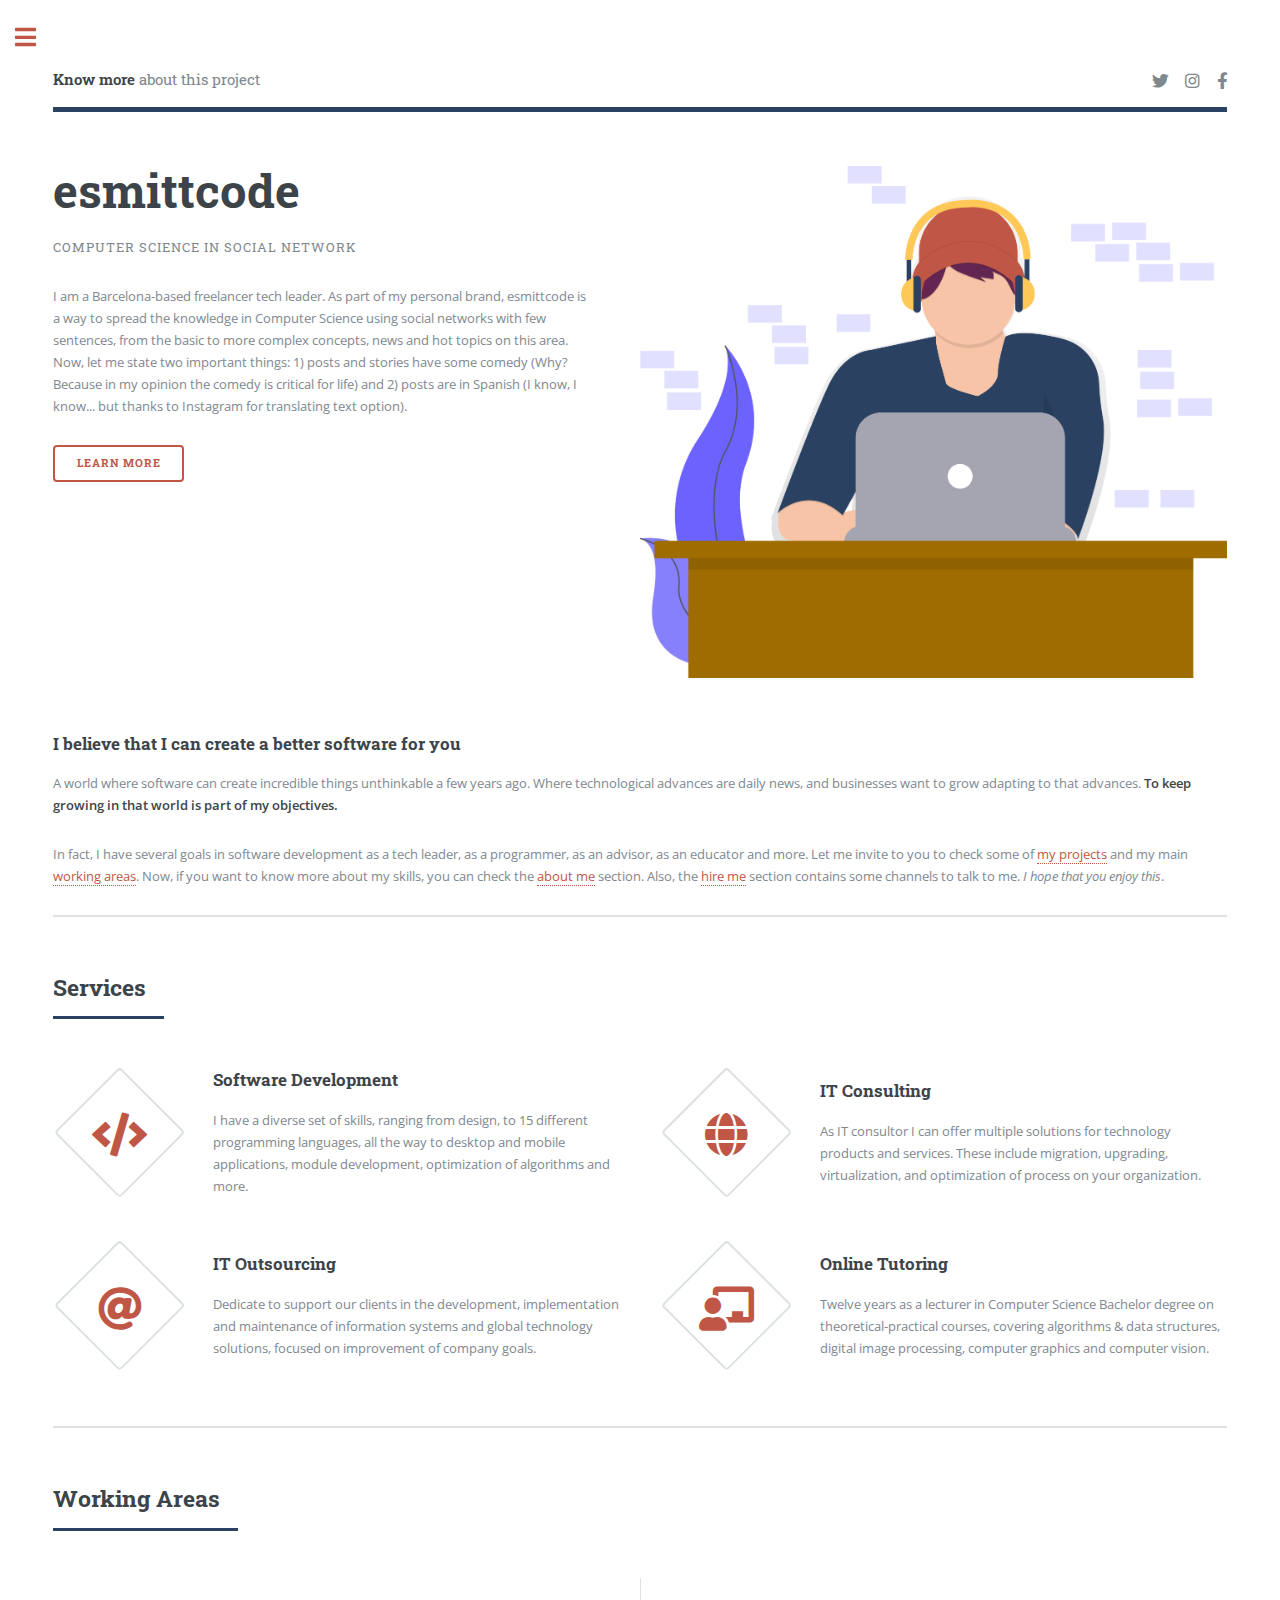
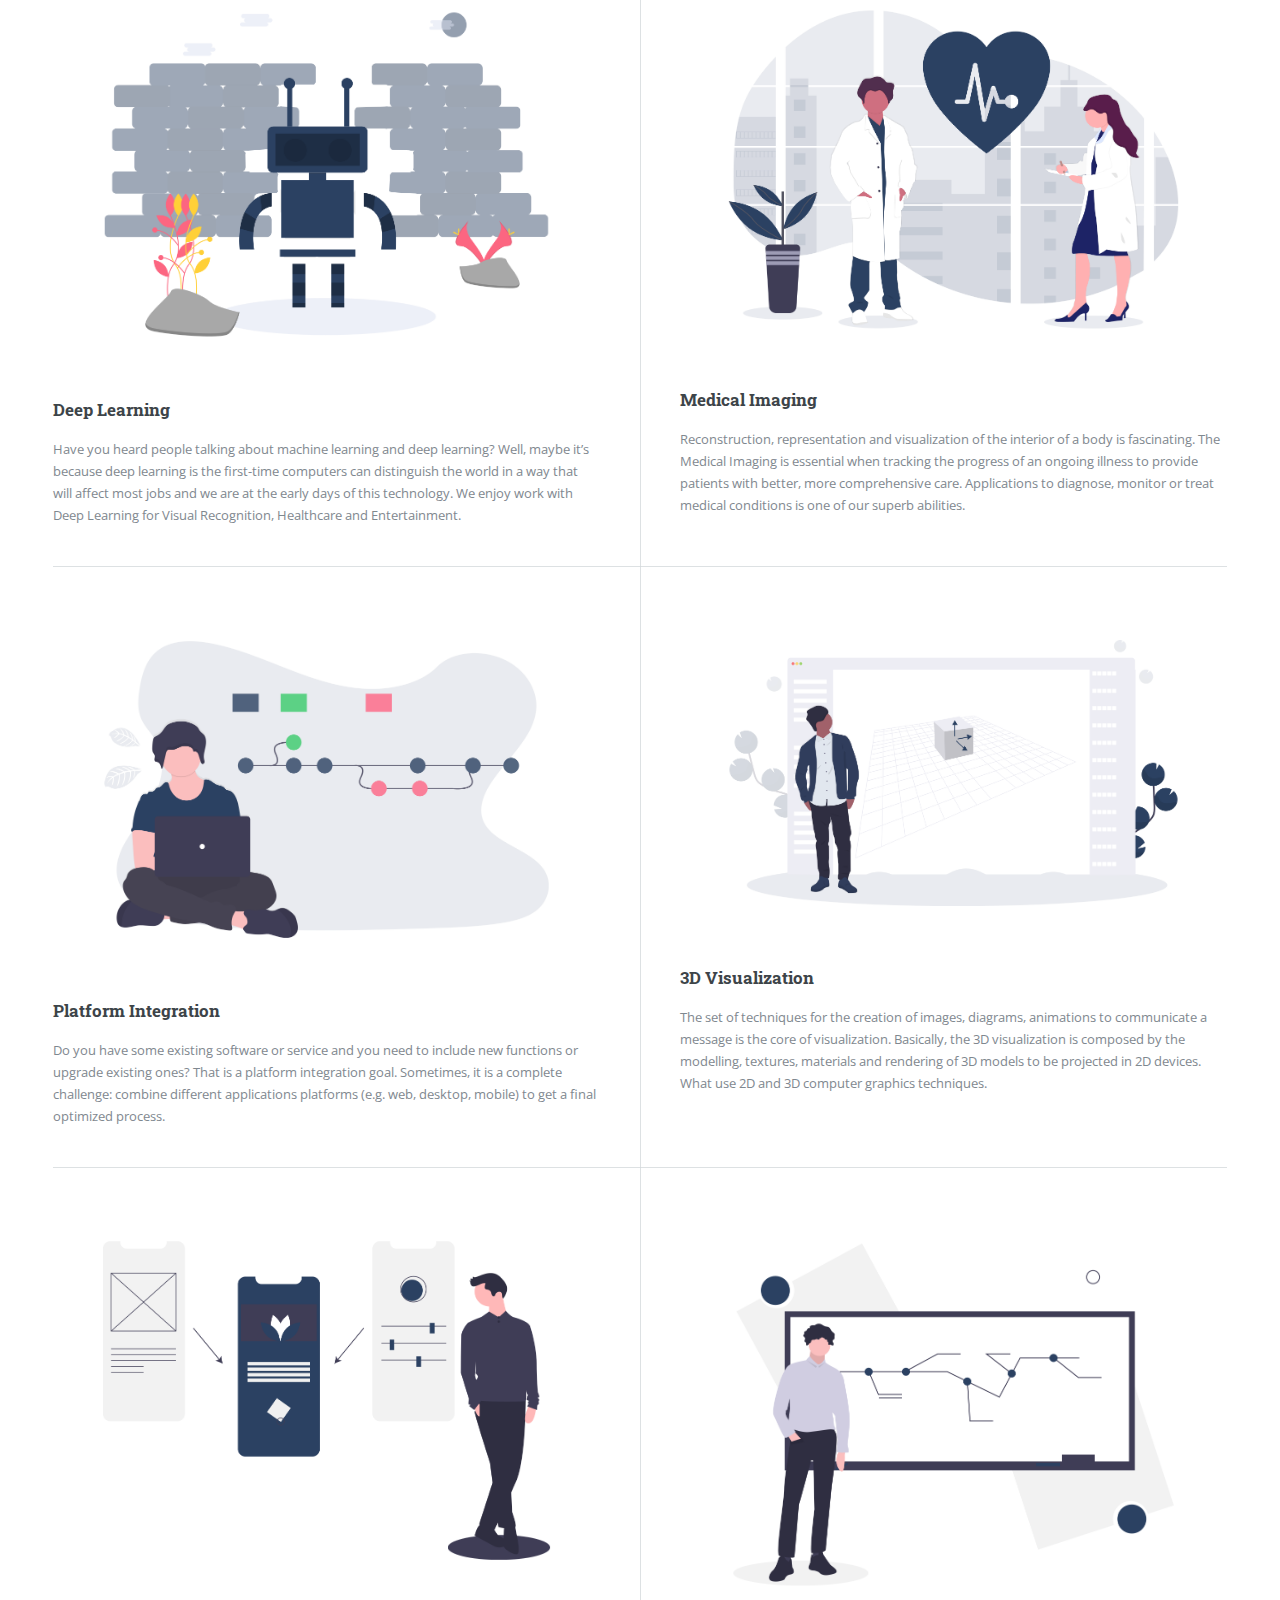
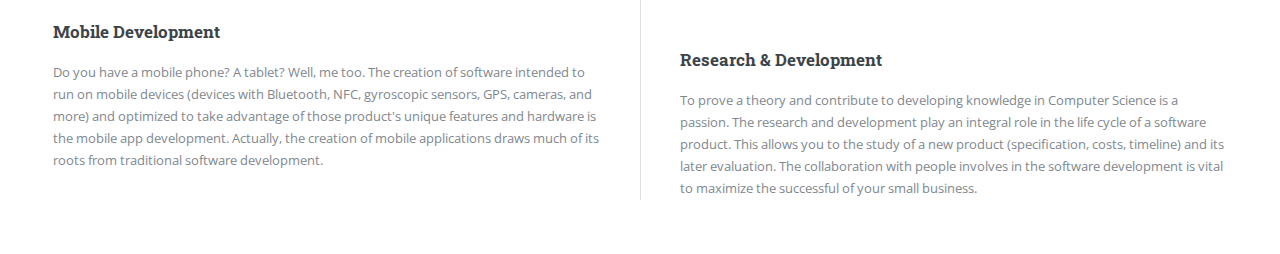
==== commit 21751eae: "index page" ====
--- a/index.html
+++ b/index.html
@@ -1,9 +1,4 @@
 <!DOCTYPE HTML>
-<!--
-	Editorial by HTML5 UP
-	html5up.net | @ajlkn
-	Free for personal and commercial use under the CCA 3.0 license (html5up.net/license)
--->
 <html>
 	<head>
 		<title>esmittcode's page</title>
@@ -11,9 +6,9 @@
 		<meta name="google-site-verification" content="Mm0zhdifWShkhJIIAszpi-Bfv6KJR0R5Cwrh8VgpTPM" />
 		<meta name="viewport" content="width=device-width, initial-scale=1, user-scalable=no" />
 		<link rel="stylesheet" href="assets/css/main.css" />
+
 	</head>
 	<body class="is-preload">
-
 		<!-- Wrapper -->
 			<div id="wrapper">
 
@@ -23,11 +18,11 @@
 
 							<!-- Header -->
 								<header id="header">
-									<a href="index.html" class="logo"><strong>Editorial</strong> by HTML5 UP</a>
+									<div class="logo"><strong>Know more</strong> about this project</div>
 									<ul class="icons">
-										<li><a href="http://www.twitter.com/esmittcode" class="icon brands fa-twitter"><span class="label">Twitter</span></a></li>
-										<li><a href="http://www.instagram.com/esmittcode" class="icon brands fa-instagram"><span class="label">Instagram</span></a></li>
-										<li><a href="http://www.facebook.com/esmittcode" class="icon brands fa-facebook-f"><span class="label">Facebook</span></a></li>
+										<li><a href="http://www.twitter.com/esmittcode" target="_blank" class="icon brands fa-twitter"><span class="label">Twitter</span></a></li>
+										<li><a href="http://www.instagram.com/esmittcode" target="_blank" class="icon brands fa-instagram"><span class="label">Instagram</span></a></li>
+										<li><a href="http://www.facebook.com/esmittcode" target="_blank" class="icon brands fa-facebook-f"><span class="label">Facebook</span></a></li>
 									</ul>
 								</header>
 
@@ -38,16 +33,20 @@
 											<h1>esmittcode<br /></h1>
 											<p>Computer Science in Social Network</p>
 										</header>
-										<p>I am a Barcelona-based freelancer tech leader. As part of my personal brand, esmittcode is a way to spread the knowledge in Computer Science explaining, using a few sentences, from basic from more complex concepts, news, or hot topics on this area. Let me tell you two important things: 1) posts and stories have some comedy (why? the comedy is critical for life) and, 2) posts are in Spanish (I know, I know... thanks Instagram for the translate text option).</p>
+										<p>I am a Barcelona-based freelancer tech leader. As part of my personal brand, esmittcode is a way to spread the knowledge in Computer Science using social networks with few sentences, from the basic to more complex concepts, news and hot topics on this area. Now, let me state two important things: 1) posts and stories have some comedy (Why? Because in my opinion the comedy is critical for life) and 2) posts are in Spanish (I know, I know... but thanks to Instagram for translating text option).</p>
 										<ul class="actions">
-											<li><a href="#" class="button big">Learn More</a></li>
+											<li><a href="esmittcode.html" class="button big">Learn More</a></li>
 										</ul>
 									</div>
 									<span class="image object">
-										<img src="images/main_esmittcode.png" />
-										<h6>Image by <a href="https://pixabay.com/users/MMillustrates-8219771/?utm_source=link-attribution&amp;utm_medium=referral&amp;utm_campaign=image&amp;utm_content=3192273">Maddy Mazur</a> from <a href="https://pixabay.com/?utm_source=link-attribution&amp;utm_medium=referral&amp;utm_campaign=image&amp;utm_content=3192273">Pixabay</a></h6>
+										<img src="images/laptop_ec.png" />
 									</span>
 								</section>
+
+								<!-- Call to action-->
+								<h3>I believe that I can create a better software for you</h3>
+								<p>A world where software can create incredible things unthinkable a few years ago. Where technological advances are daily news, and businesses want to grow adapting to that advances. <strong>To keep growing in that world is part of my objectives.</strong></p>
+								<p>In fact, I have several goals in software development as a tech leader, as a programmer, as an advisor, as an educator and more. Let me invite to you to check some of <a href="projects.html">my projects</a> and my main <a href="#working-areas">working areas</a>. Now, if you want to know more about my skills, you can check the <a href="aboutme.html">about me</a> section. Also, the <a href="hireme.html">hire me</a> section contains some channels to talk to me. <i>I hope that you enjoy this</i>.</p>
 
 							<!-- Section -->
 								<section>
@@ -89,57 +88,39 @@
 
 							<!-- Section -->
 								<section>
-									<header class="major">
-										<h2>Ipsum sed dolor</h2>
+									<header id="working-areas" class="major">
+										<h2>Working Areas</h2>
 									</header>
 									<div class="posts">
 										<article>
-											<a href="#" class="image"><img src="images/pic01.jpg" alt="" /></a>
-											<h3>Interdum aenean</h3>
-											<p>Aenean ornare velit lacus, ac varius enim lorem ullamcorper dolore. Proin aliquam facilisis ante interdum. Sed nulla amet lorem feugiat tempus aliquam.</p>
-											<ul class="actions">
-												<li><a href="#" class="button">More</a></li>
-											</ul>
+											<div class="image"><img src="images/deep_learning.png" alt="Deep Learning"/></div>
+											<h3>Deep Learning</h3>
+											<p>Have you heard people talking about machine learning and deep learning? Well, maybe it’s because deep learning is the first-time computers can distinguish the world in a way that will affect most jobs and we are at the early days of this technology. We enjoy work with Deep Learning for Visual Recognition, Healthcare and Entertainment.</p>
 										</article>
 										<article>
-											<a href="#" class="image"><img src="images/pic02.jpg" alt="" /></a>
-											<h3>Nulla amet dolore</h3>
-											<p>Aenean ornare velit lacus, ac varius enim lorem ullamcorper dolore. Proin aliquam facilisis ante interdum. Sed nulla amet lorem feugiat tempus aliquam.</p>
-											<ul class="actions">
-												<li><a href="#" class="button">More</a></li>
-											</ul>
+											<div class="image"><img src="images/medical_imaging.png" alt="Medical Imaging" /></div>
+											<h3>Medical Imaging</h3>
+											<p>Reconstruction, representation and visualization of the interior of a body is fascinating. The Medical Imaging is essential when tracking the progress of an ongoing illness to provide patients with better, more comprehensive care. Applications to diagnose, monitor or treat medical conditions is one of our superb abilities.</p>
 										</article>
 										<article>
-											<a href="#" class="image"><img src="images/pic03.jpg" alt="" /></a>
-											<h3>Tempus ullamcorper</h3>
-											<p>Aenean ornare velit lacus, ac varius enim lorem ullamcorper dolore. Proin aliquam facilisis ante interdum. Sed nulla amet lorem feugiat tempus aliquam.</p>
-											<ul class="actions">
-												<li><a href="#" class="button">More</a></li>
-											</ul>
+											<div class="image"><img src="images/platform_integration.png" alt="Platform Integration" /></div>
+											<h3>Platform Integration</h3>
+											<p>Do you have some existing software or service and you need to include new functions or upgrade existing ones? That is a platform integration goal. Sometimes, it is a complete challenge: combine different applications platforms (e.g. web, desktop, mobile) to get a final optimized process.</p>
 										</article>
 										<article>
-											<a href="#" class="image"><img src="images/pic04.jpg" alt="" /></a>
-											<h3>Sed etiam facilis</h3>
-											<p>Aenean ornare velit lacus, ac varius enim lorem ullamcorper dolore. Proin aliquam facilisis ante interdum. Sed nulla amet lorem feugiat tempus aliquam.</p>
-											<ul class="actions">
-												<li><a href="#" class="button">More</a></li>
-											</ul>
+											<div class="image"><img src="images/3d_visualization.png" alt="3D Visualization" /></div>
+											<h3>3D Visualization</h3>
+											<p>The set of techniques for the creation of images, diagrams, animations to communicate a message is the core of visualization. Basically, the 3D visualization is composed by the modelling, textures, materials and rendering of 3D models to be projected in 2D devices. What use 2D and 3D computer graphics techniques.</p>
 										</article>
 										<article>
-											<a href="#" class="image"><img src="images/pic05.jpg" alt="" /></a>
-											<h3>Feugiat lorem aenean</h3>
-											<p>Aenean ornare velit lacus, ac varius enim lorem ullamcorper dolore. Proin aliquam facilisis ante interdum. Sed nulla amet lorem feugiat tempus aliquam.</p>
-											<ul class="actions">
-												<li><a href="#" class="button">More</a></li>
-											</ul>
+											<div class="image"><img src="images/mobile_development.png" alt="Mobile Development" /></div>
+											<h3>Mobile Development</h3>
+											<p>Do you have a mobile phone? A tablet? Well, me too. The creation of software intended to run on mobile devices (devices with Bluetooth, NFC, gyroscopic sensors, GPS, cameras, and more) and optimized to take advantage of those product's unique features and hardware is the mobile app development. Actually, the creation of mobile applications draws much of its roots from traditional software development.</p>
 										</article>
 										<article>
-											<a href="#" class="image"><img src="images/pic06.jpg" alt="" /></a>
-											<h3>Amet varius aliquam</h3>
-											<p>Aenean ornare velit lacus, ac varius enim lorem ullamcorper dolore. Proin aliquam facilisis ante interdum. Sed nulla amet lorem feugiat tempus aliquam.</p>
-											<ul class="actions">
-												<li><a href="#" class="button">More</a></li>
-											</ul>
+											<div class="image"><img src="images/research_development.png" alt="Research and Development" /></div>
+											<h3>Research & Development</h3>
+											<p>To prove a theory and contribute to developing knowledge in Computer Science is a passion. The research and development play an integral role in the life cycle of a software product. This allows you to the study of a new product (specification, costs, timeline) and its later evaluation. The collaboration with people involves in the software development is vital to maximize the successful of your small business.</p>
 										</article>
 									</div>
 								</section>
@@ -151,77 +132,41 @@
 					<div id="sidebar">
 						<div class="inner">
 
-							<!-- Search -->
-								<section id="search" class="alt">
-									<form method="post" action="#">
-										<input type="text" name="query" id="query" placeholder="Search" />
-									</form>
-								</section>
-
 							<!-- Menu -->
 								<nav id="menu">
 									<header class="major">
 										<h2>Menu</h2>
 									</header>
 									<ul>
-										<li><a href="index.html">Homepage</a></li>
-										<li><a href="generic.html">Generic</a></li>
-										<li><a href="elements.html">Elements</a></li>
-										<li>
-											<span class="opener">Submenu</span>
-											<ul>
-												<li><a href="#">Lorem Dolor</a></li>
-												<li><a href="#">Ipsum Adipiscing</a></li>
-												<li><a href="#">Tempus Magna</a></li>
-												<li><a href="#">Feugiat Veroeros</a></li>
-											</ul>
-										</li>
+										<li><a href="#">Homepage</a></li>
+										<!-- <li><a href="generic.html">Generic</a></li> -->
+										<li><a href="projects.html">Projects</a></li>
+										<li><a href="hireme.html">Hire Me</a></li>
+										<li><a href="aboutme.html">About Me</a></li>
 									</ul>
 								</nav>
 
-							<!-- Section -->
 								<section>
 									<header class="major">
-										<h2>Instagram's sections</h2>
+										<h2>Last Instagram's post</h2>
 									</header>
-									<div class="mini-posts">
-										<article>
-											<a href="#" class="image"><img src="images/pic07.jpg" alt="" /></a>
-											<p>Aenean ornare velit lacus, ac varius enim lorem ullamcorper dolore aliquam.</p>
-										</article>
-										<article>
-											<a href="#" class="image"><img src="images/pic08.jpg" alt="" /></a>
-											<p>Aenean ornare velit lacus, ac varius enim lorem ullamcorper dolore aliquam.</p>
-										</article>
-										<article>
-											<a href="#" class="image"><img src="images/pic09.jpg" alt="" /></a>
-											<p>Aenean ornare velit lacus, ac varius enim lorem ullamcorper dolore aliquam.</p>
-										</article>
-									</div>
-									<ul class="actions">
-										<li><a href="#" class="button">More</a></li>
-									</ul>
-								</section>
-
+									<div class="mini-posts" id="instafeed"></div>
+								</section>									  
 							<!-- Section -->
 								<section>
 									<header class="major">
 										<h2>Get in touch</h2>
 									</header>
-									<p>Do you have some question/consultation?<br> Send me a direct message.<br>
-										Don't use any social media?<br> Send me an email.
-										</p>
+									<p>Do you have some question/consultation?<br> Send me a direct message <a href="https://twitter.com/esmittcode" class="icon brands fa-twitter"><span class="label">Twitter</span></a> <a href="https://instagram.com/esmittcode" class="icon brands fa-instagram"><span class="label">Instagram</span></a></p>
+									<p>Don't use any social media?<br> Send me an email.</p>
 									<ul class="contact">
 										<li class="icon solid fa-envelope"><a href="mailto:esmittcode@gmail.com?subject=Consultation">esmittcode@gmail.com</a></li>
-										<!--<li class="icon solid fa-phone">(000) 000-0000</li>-->
-										<!--<li class="icon solid fa-home">1234 Somewhere Road #8254<br />
-										Nashville, TN 00000-0000</li>-->
 									</ul>
 								</section>
 
 							<!-- Footer -->
 								<footer id="footer">
-									<p class="copyright">&copy; Untitled. All rights reserved. Demo Images: <a href="https://unsplash.com">Unsplash</a>. Design: <a href="https://html5up.net">HTML5 UP</a>.</p>
+									<p class="copyright">&copy; esmitt. All rights reserved?. Images illustrations: <a href="https://undraw.co">Undraw</a>. Design: <a href="https://html5up.net">HTML5 UP</a>.</p>
 								</footer>
 
 						</div>
@@ -235,6 +180,19 @@
 			<script src="assets/js/breakpoints.min.js"></script>
 			<script src="assets/js/util.js"></script>
 			<script src="assets/js/main.js"></script>
-
+			<script type="text/javascript">
+				$.get('https://zapier.com/engine/rss/6858406/esmittcode', function (data) {
+				$(data).find("item").each(function () { // or "item" or whatever suits your feed
+					var el = $(this);
+					var title = el.find("title").text();
+					var link = el.find("link").text();
+					var image = el.find("enclosure").attr('url').replace(/%20/g, "");
+					var description = el.find("description").text();
+					const truncate = (input) => input.length > 150 ? `${input.substring(0, 150)}...` : input;
+					title = truncate(title.replace('Caption: ',''));
+					$('#instafeed').append('<article><a href="'+encodeURI(link)+'" class="image" target="_blank"><img src="'+encodeURI(image)+'"/></a><p>'+title+'</p></article>');
+				});
+			});
+			</script>			
 	</body>
 </html>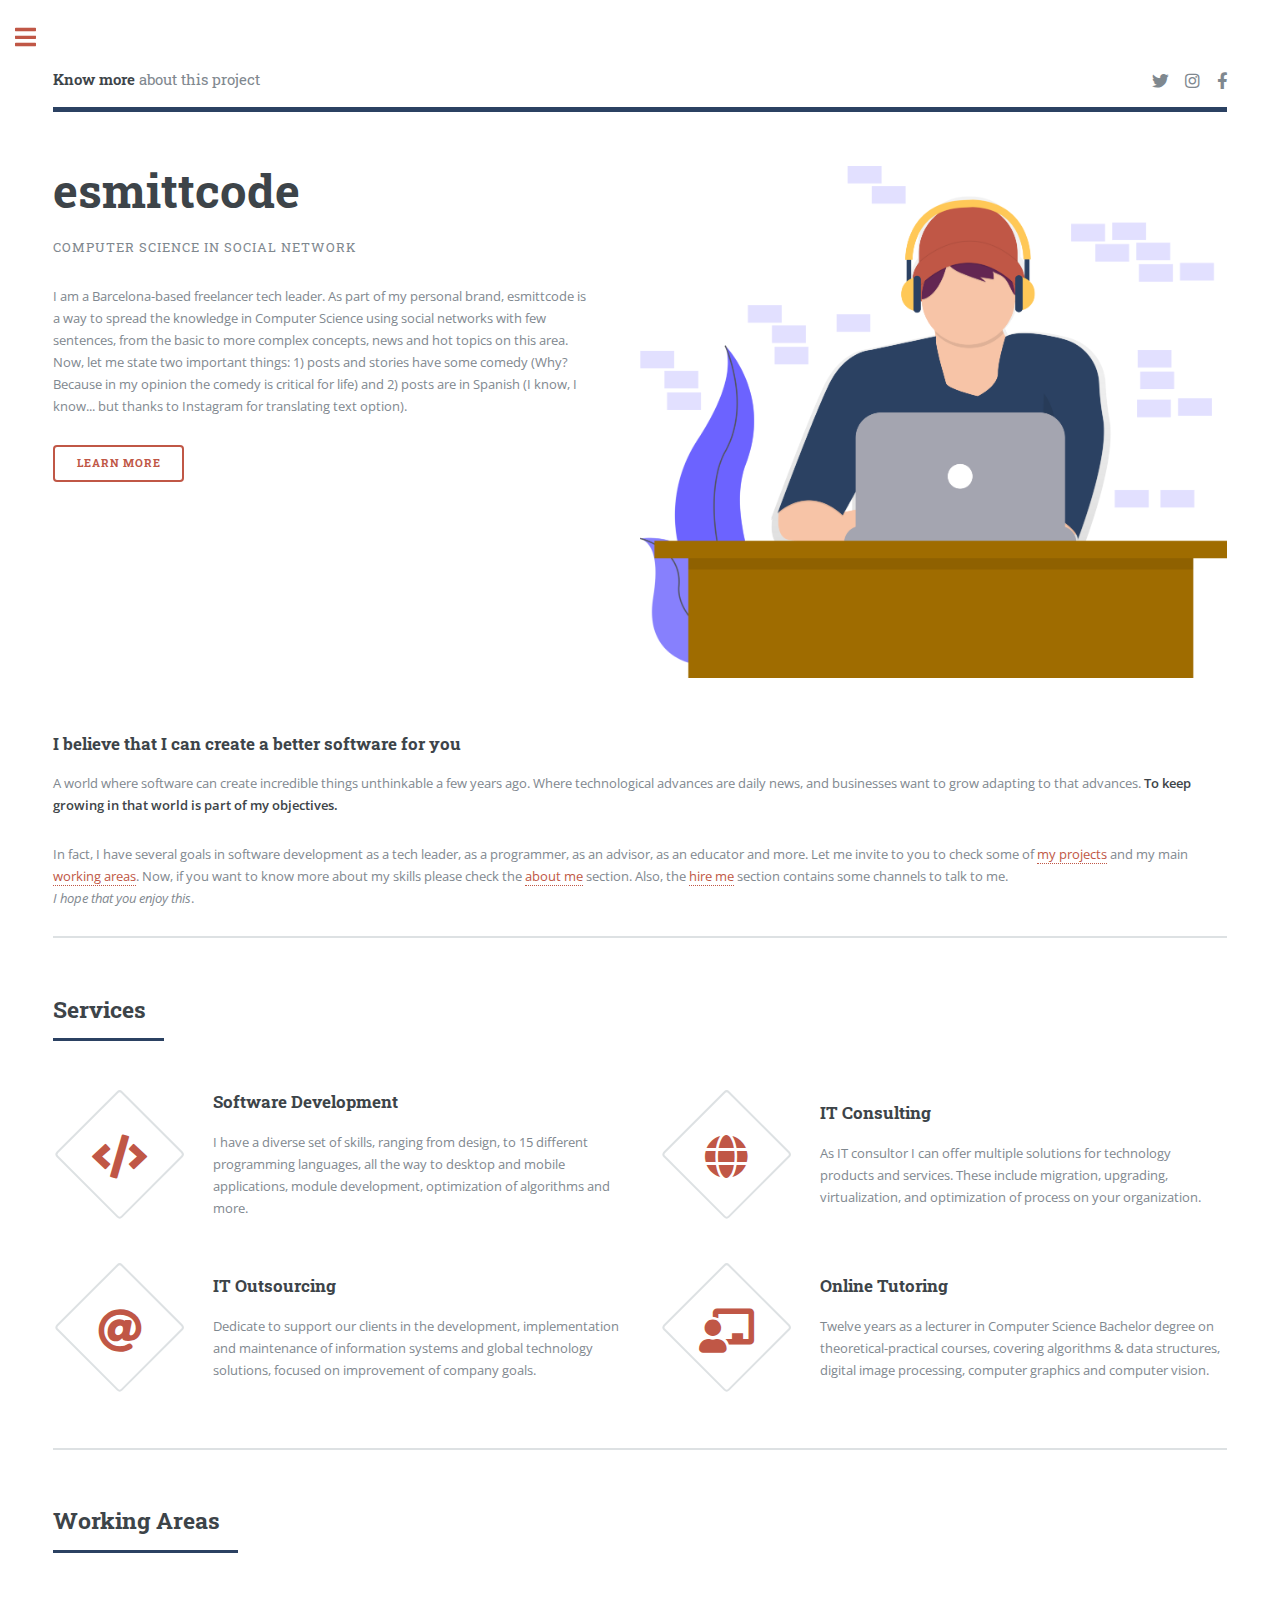
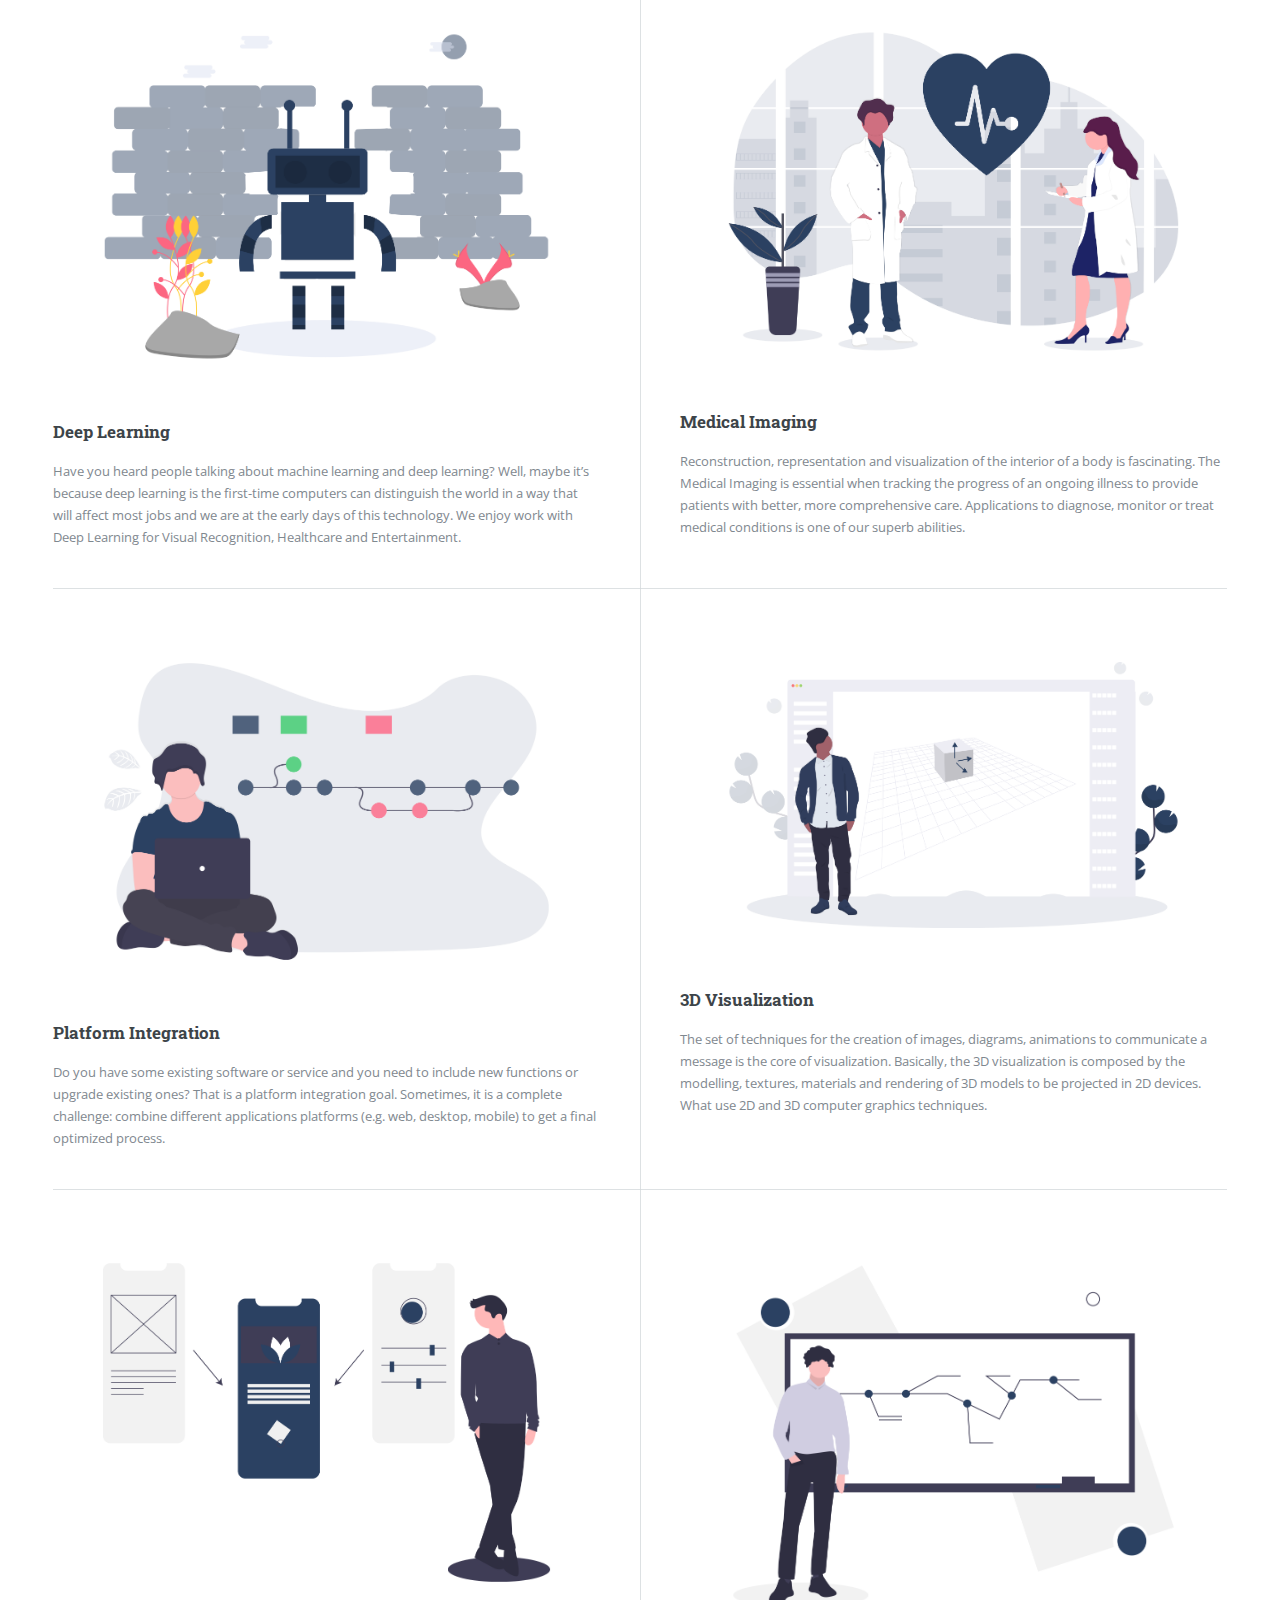
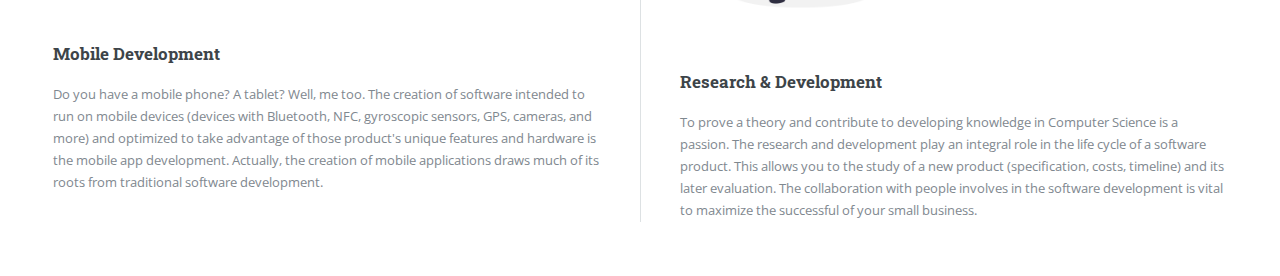
==== commit 008df9c0: "fixing about me image" ====
--- a/index.html
+++ b/index.html
@@ -46,7 +46,7 @@
 								<!-- Call to action-->
 								<h3>I believe that I can create a better software for you</h3>
 								<p>A world where software can create incredible things unthinkable a few years ago. Where technological advances are daily news, and businesses want to grow adapting to that advances. <strong>To keep growing in that world is part of my objectives.</strong></p>
-								<p>In fact, I have several goals in software development as a tech leader, as a programmer, as an advisor, as an educator and more. Let me invite to you to check some of <a href="projects.html">my projects</a> and my main <a href="#working-areas">working areas</a>. Now, if you want to know more about my skills, you can check the <a href="aboutme.html">about me</a> section. Also, the <a href="hireme.html">hire me</a> section contains some channels to talk to me. <i>I hope that you enjoy this</i>.</p>
+								<p>In fact, I have several goals in software development as a tech leader, as a programmer, as an advisor, as an educator and more. Let me invite to you to check some of <a href="projects.html">my projects</a> and my main <a href="#working-areas">working areas</a>. Now, if you want to know more about my skills please check the <a href="aboutme.html">about me</a> section. Also, the <a href="hireme.html">hire me</a> section contains some channels to talk to me. <br><i>I hope that you enjoy this</i>.</p>
 
 							<!-- Section -->
 								<section>
@@ -166,7 +166,7 @@
 
 							<!-- Footer -->
 								<footer id="footer">
-									<p class="copyright">&copy; esmitt. All rights reserved?. Images illustrations: <a href="https://undraw.co">Undraw</a>. Design: <a href="https://html5up.net">HTML5 UP</a>.</p>
+									<p class="copyright">&copy; esmitt. All rights reserved? Images illustrations: <a href="https://undraw.co">Undraw</a>. Design: <a href="https://html5up.net">HTML5 UP</a>.</p>
 								</footer>
 
 						</div>
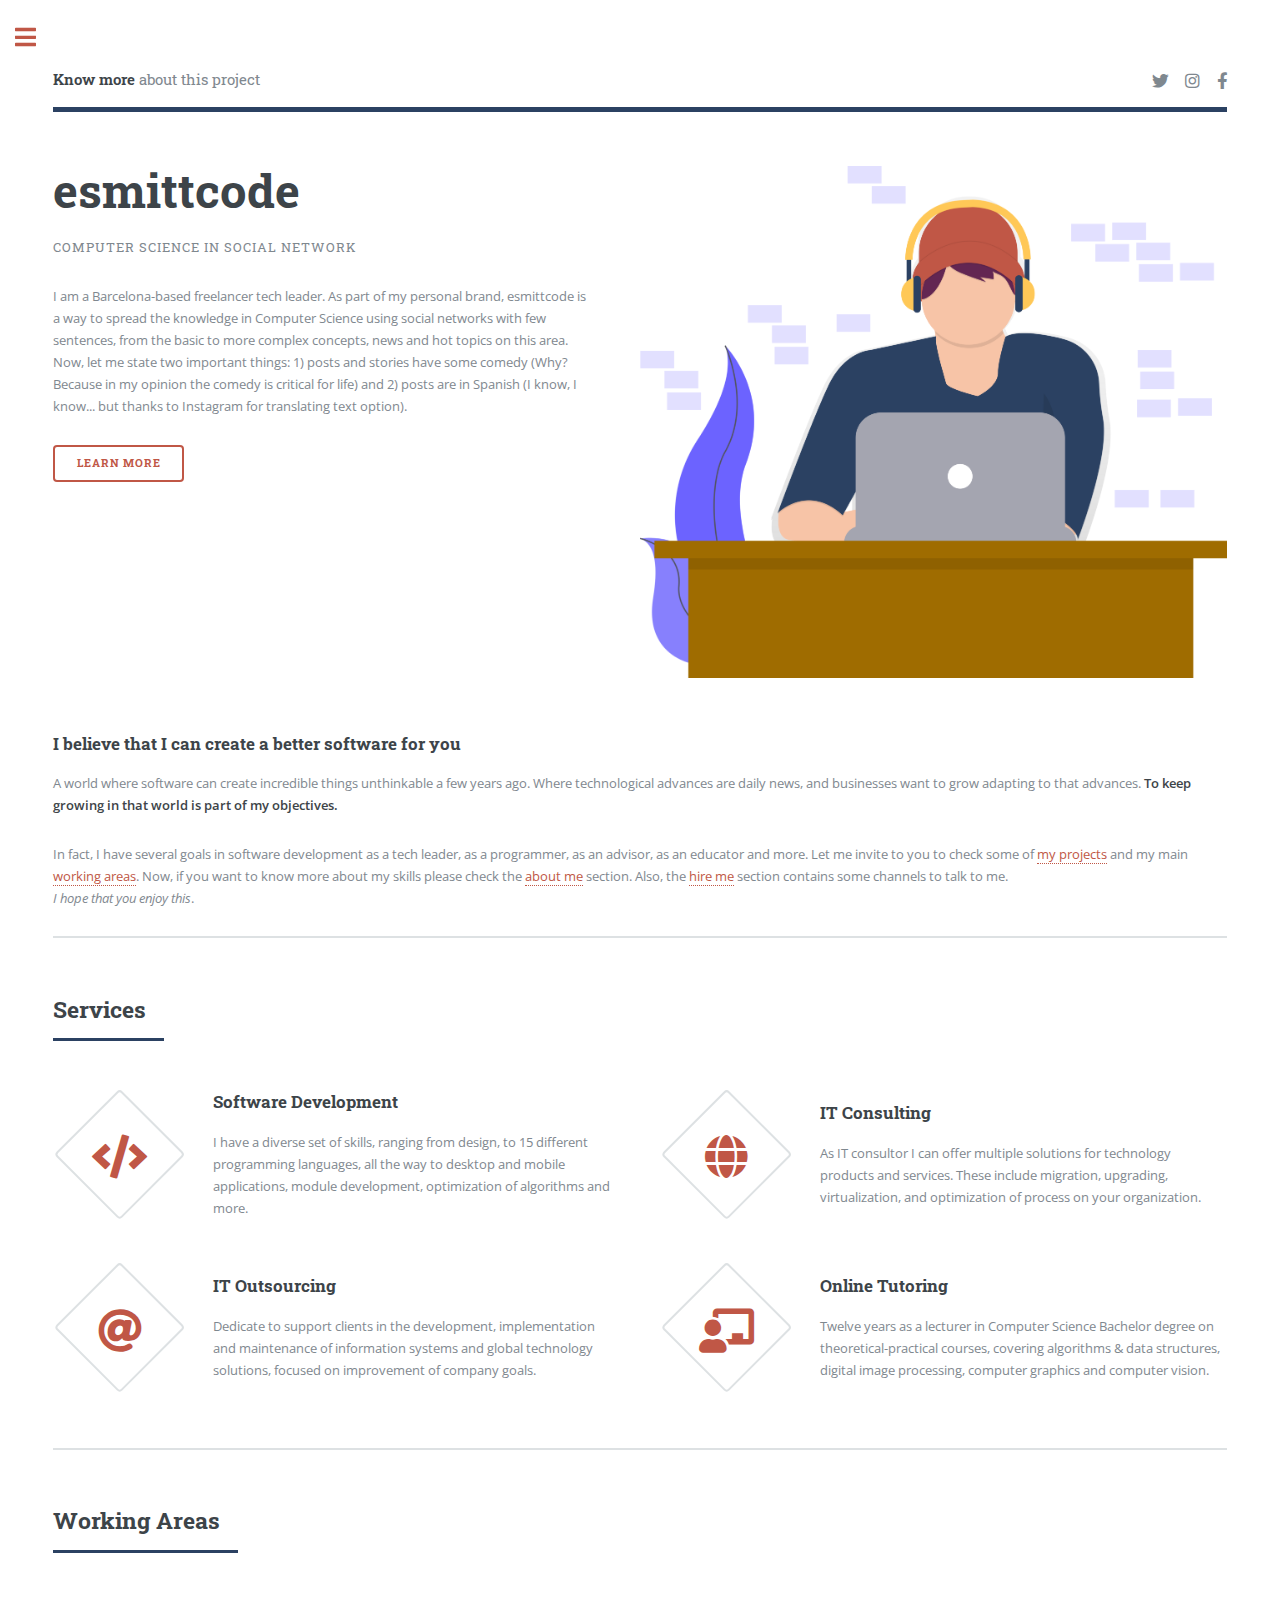
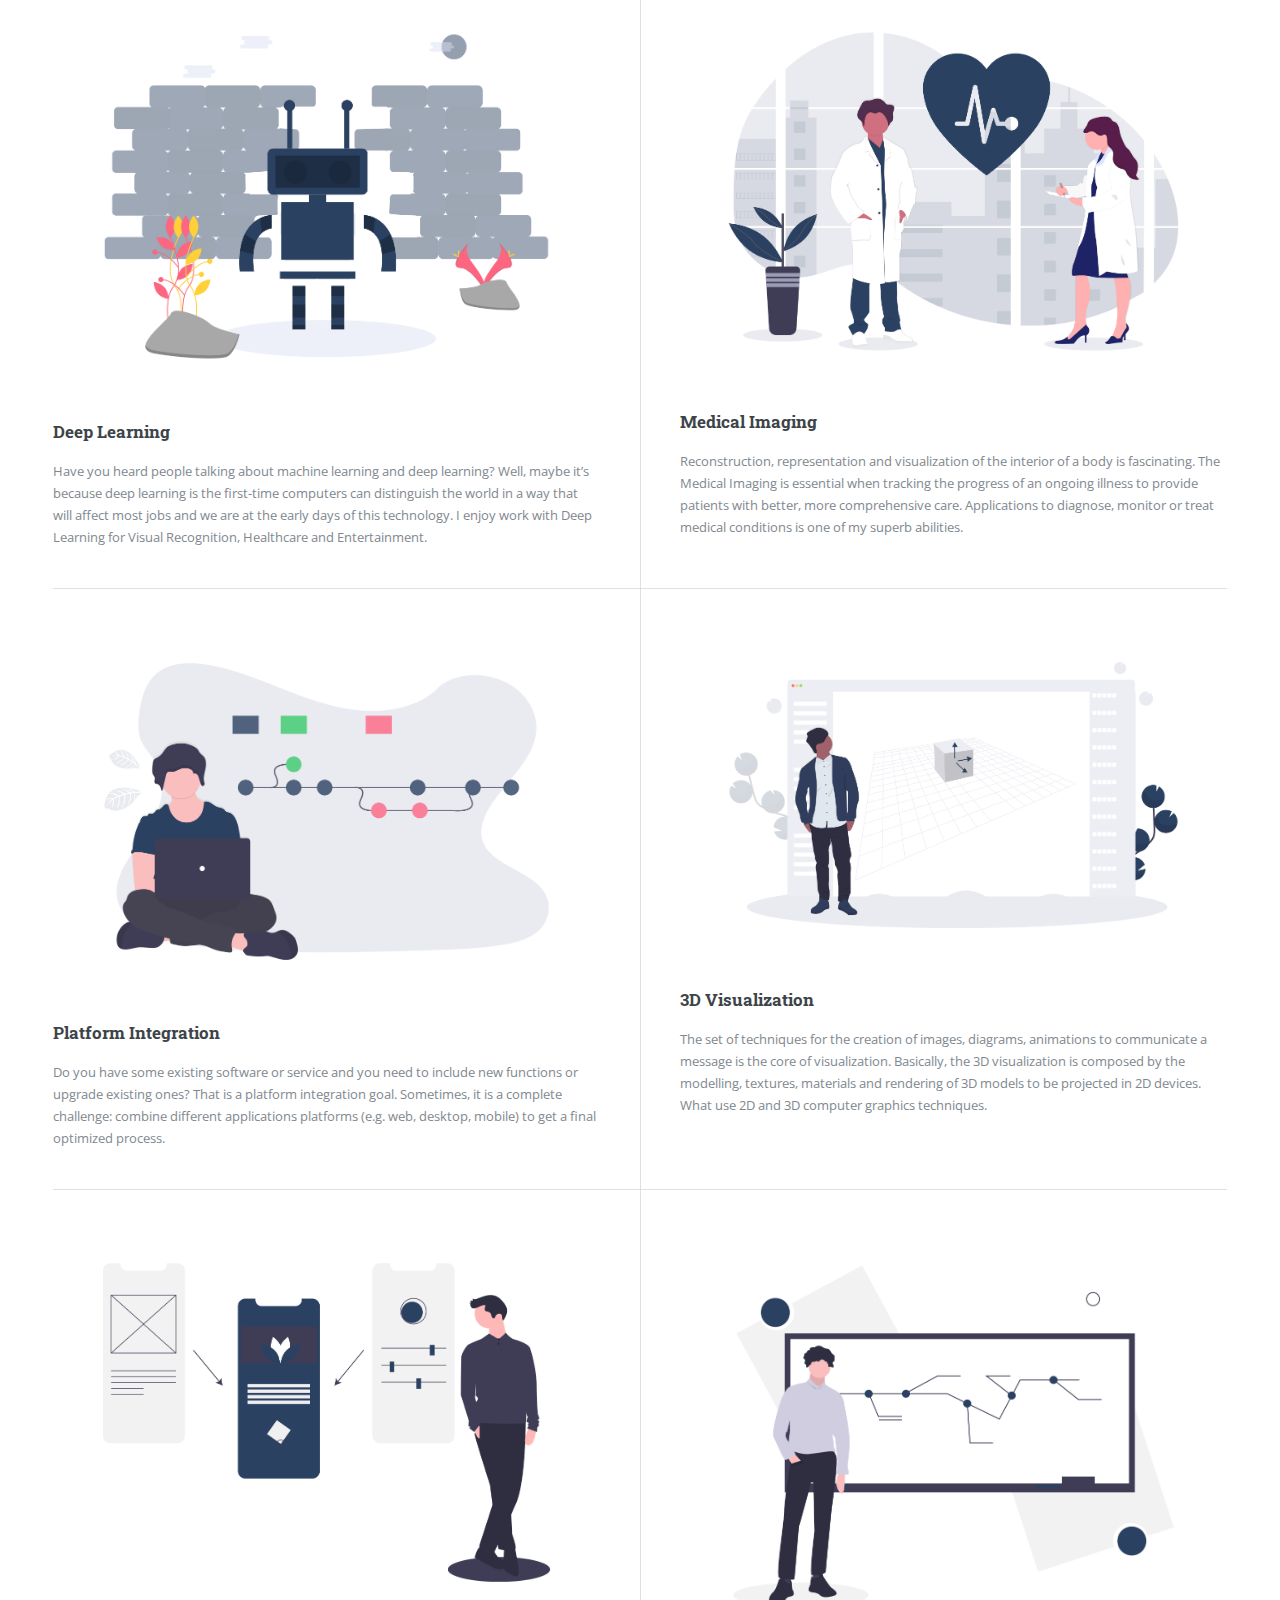
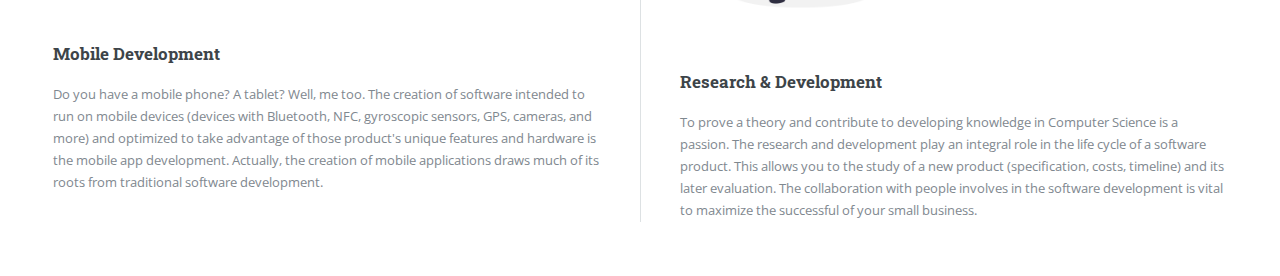
==== commit 2adfc265: "fixing I by We" ====
--- a/index.html
+++ b/index.html
@@ -72,7 +72,7 @@
 											<span class="icon solid fa-at"></span>
 											<div class="content">
 												<h3>IT Outsourcing</h3>
-												<p>Dedicate to support our clients in the development, implementation and maintenance of information systems and global technology solutions, focused on improvement of company goals.</p>
+												<p>Dedicate to support clients in the development, implementation and maintenance of information systems and global technology solutions, focused on improvement of company goals.</p>
 											</div>
 										</article>
 										<article>
@@ -95,12 +95,12 @@
 										<article>
 											<div class="image"><img src="images/deep_learning.png" alt="Deep Learning"/></div>
 											<h3>Deep Learning</h3>
-											<p>Have you heard people talking about machine learning and deep learning? Well, maybe it’s because deep learning is the first-time computers can distinguish the world in a way that will affect most jobs and we are at the early days of this technology. We enjoy work with Deep Learning for Visual Recognition, Healthcare and Entertainment.</p>
+											<p>Have you heard people talking about machine learning and deep learning? Well, maybe it’s because deep learning is the first-time computers can distinguish the world in a way that will affect most jobs and we are at the early days of this technology. I enjoy work with Deep Learning for Visual Recognition, Healthcare and Entertainment.</p>
 										</article>
 										<article>
 											<div class="image"><img src="images/medical_imaging.png" alt="Medical Imaging" /></div>
 											<h3>Medical Imaging</h3>
-											<p>Reconstruction, representation and visualization of the interior of a body is fascinating. The Medical Imaging is essential when tracking the progress of an ongoing illness to provide patients with better, more comprehensive care. Applications to diagnose, monitor or treat medical conditions is one of our superb abilities.</p>
+											<p>Reconstruction, representation and visualization of the interior of a body is fascinating. The Medical Imaging is essential when tracking the progress of an ongoing illness to provide patients with better, more comprehensive care. Applications to diagnose, monitor or treat medical conditions is one of my superb abilities.</p>
 										</article>
 										<article>
 											<div class="image"><img src="images/platform_integration.png" alt="Platform Integration" /></div>
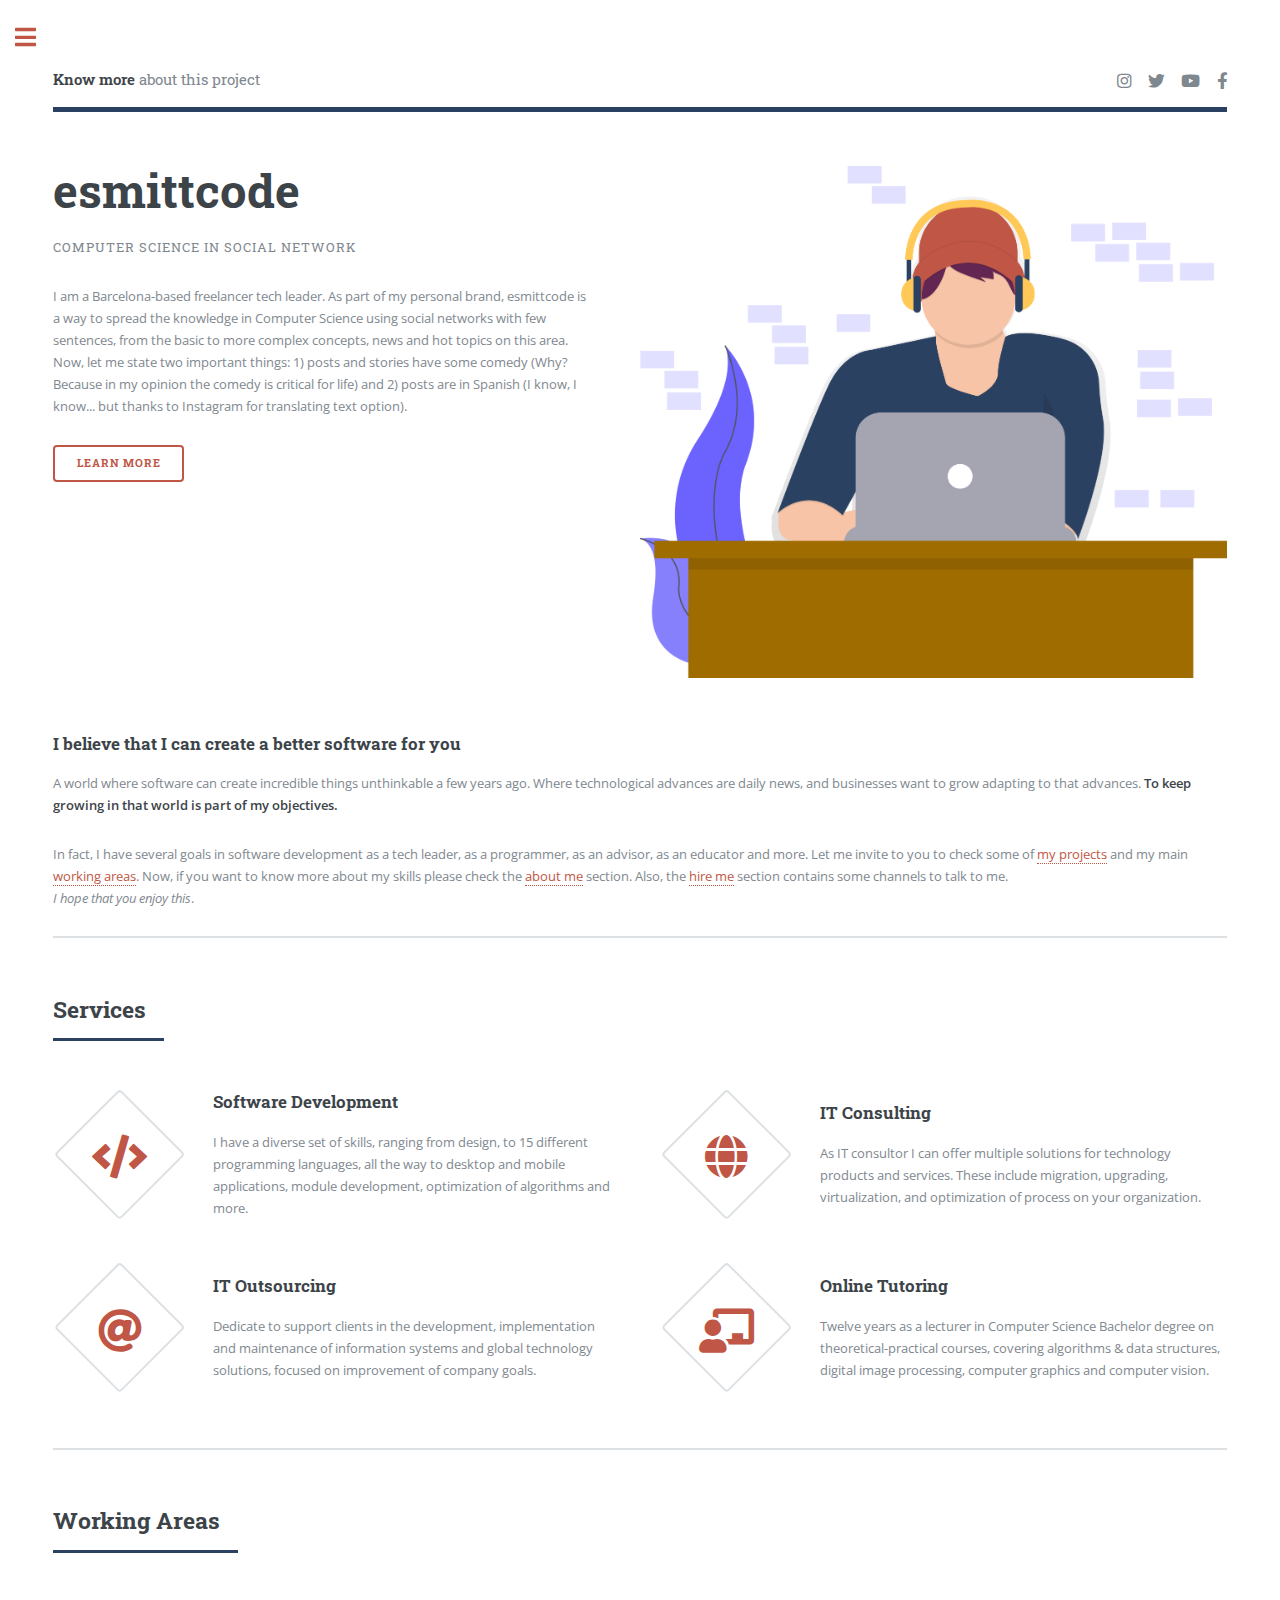
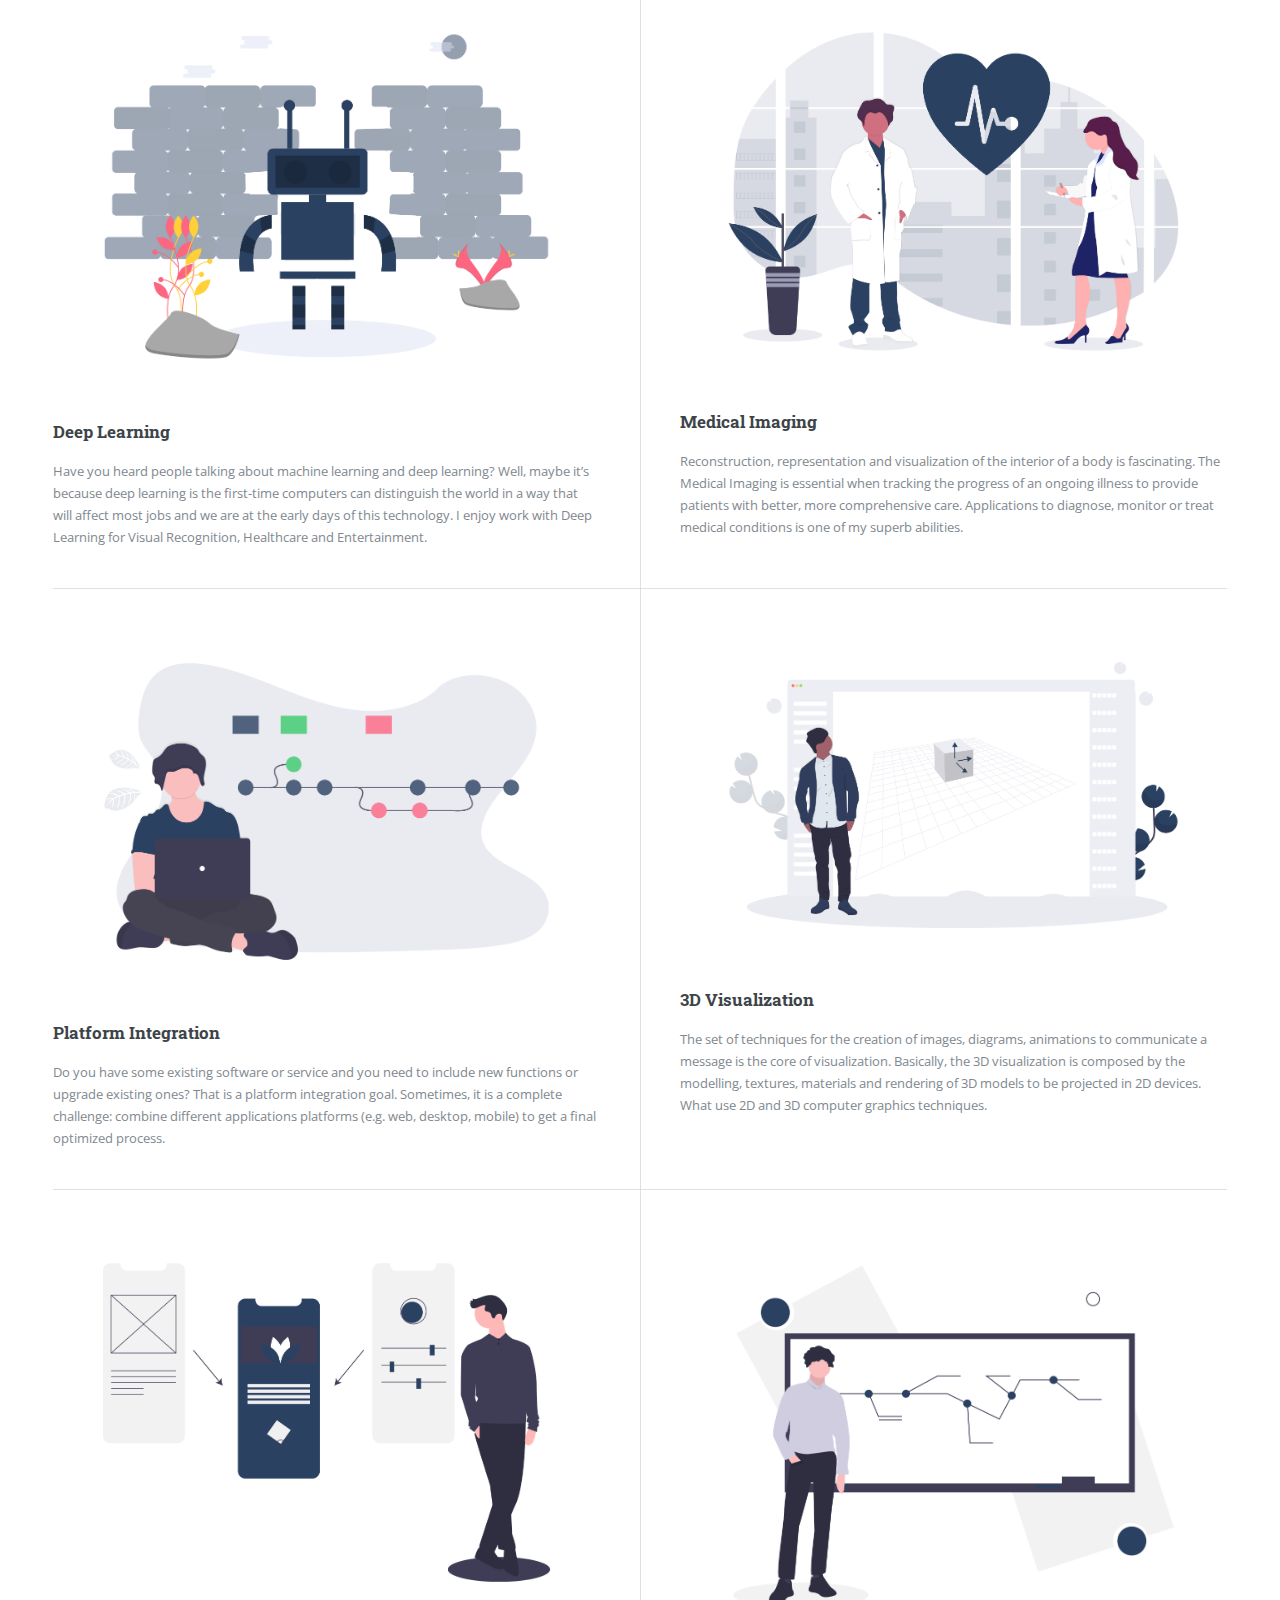
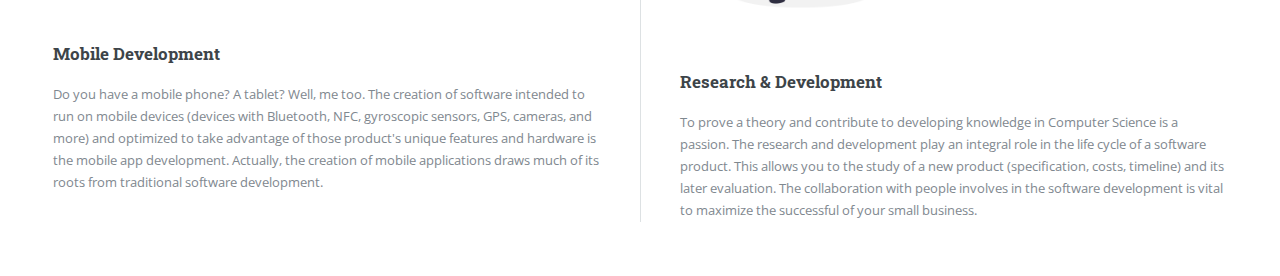
==== commit 8bfeba68: "youtube link added" ====
--- a/index.html
+++ b/index.html
@@ -20,8 +20,9 @@
 								<header id="header">
 									<div class="logo"><strong>Know more</strong> about this project</div>
 									<ul class="icons">
+										<li><a href="http://www.instagram.com/esmittcode" target="_blank" class="icon brands fa-instagram"><span class="label">Instagram</span></a></li>
 										<li><a href="http://www.twitter.com/esmittcode" target="_blank" class="icon brands fa-twitter"><span class="label">Twitter</span></a></li>
-										<li><a href="http://www.instagram.com/esmittcode" target="_blank" class="icon brands fa-instagram"><span class="label">Instagram</span></a></li>
+										<li><a href="https://www.youtube.com/channel/UCYsAE-Lv9qzAi0Rfoo_6ufw" target="_blank" class="icon brands fa-youtube"><span class="label">Youtube</span></a></li>
 										<li><a href="http://www.facebook.com/esmittcode" target="_blank" class="icon brands fa-facebook-f"><span class="label">Facebook</span></a></li>
 									</ul>
 								</header>
@@ -35,7 +36,7 @@
 										</header>
 										<p>I am a Barcelona-based freelancer tech leader. As part of my personal brand, esmittcode is a way to spread the knowledge in Computer Science using social networks with few sentences, from the basic to more complex concepts, news and hot topics on this area. Now, let me state two important things: 1) posts and stories have some comedy (Why? Because in my opinion the comedy is critical for life) and 2) posts are in Spanish (I know, I know... but thanks to Instagram for translating text option).</p>
 										<ul class="actions">
-											<li><a href="esmittcode.html" class="button big">Learn More</a></li>
+											<li><a href="projects.html" class="button big">Learn More</a></li>
 										</ul>
 									</div>
 									<span class="image object">
@@ -168,10 +169,8 @@
 								<footer id="footer">
 									<p class="copyright">&copy; esmitt. All rights reserved? Images illustrations: <a href="https://undraw.co">Undraw</a>. Design: <a href="https://html5up.net">HTML5 UP</a>.</p>
 								</footer>
-
 						</div>
 					</div>
-
 			</div>
 
 		<!-- Scripts -->
@@ -190,9 +189,10 @@
 					var description = el.find("description").text();
 					const truncate = (input) => input.length > 150 ? `${input.substring(0, 150)}...` : input;
 					title = truncate(title.replace('Caption: ',''));
-					$('#instafeed').append('<article><a href="'+encodeURI(link)+'" class="image" target="_blank"><img src="'+encodeURI(image)+'"/></a><p>'+title+'</p></article>');
+					// $('#instafeed').append('<article><a class="image" href="'+encodeURI(link)+'" target="_blank"><img src="'+encodeURI(image)+'" alt=""></a><p>'+title+'</p></article>');
+					$('#instafeed').append('<article><a class="image fit" href="'+encodeURI(link)+'" target="_blank"><img src="'+encodeURI(image)+'" alt=""></a><p>'+title+'</p></article>');
 				});
 			});
-			</script>			
+			</script>
 	</body>
 </html>